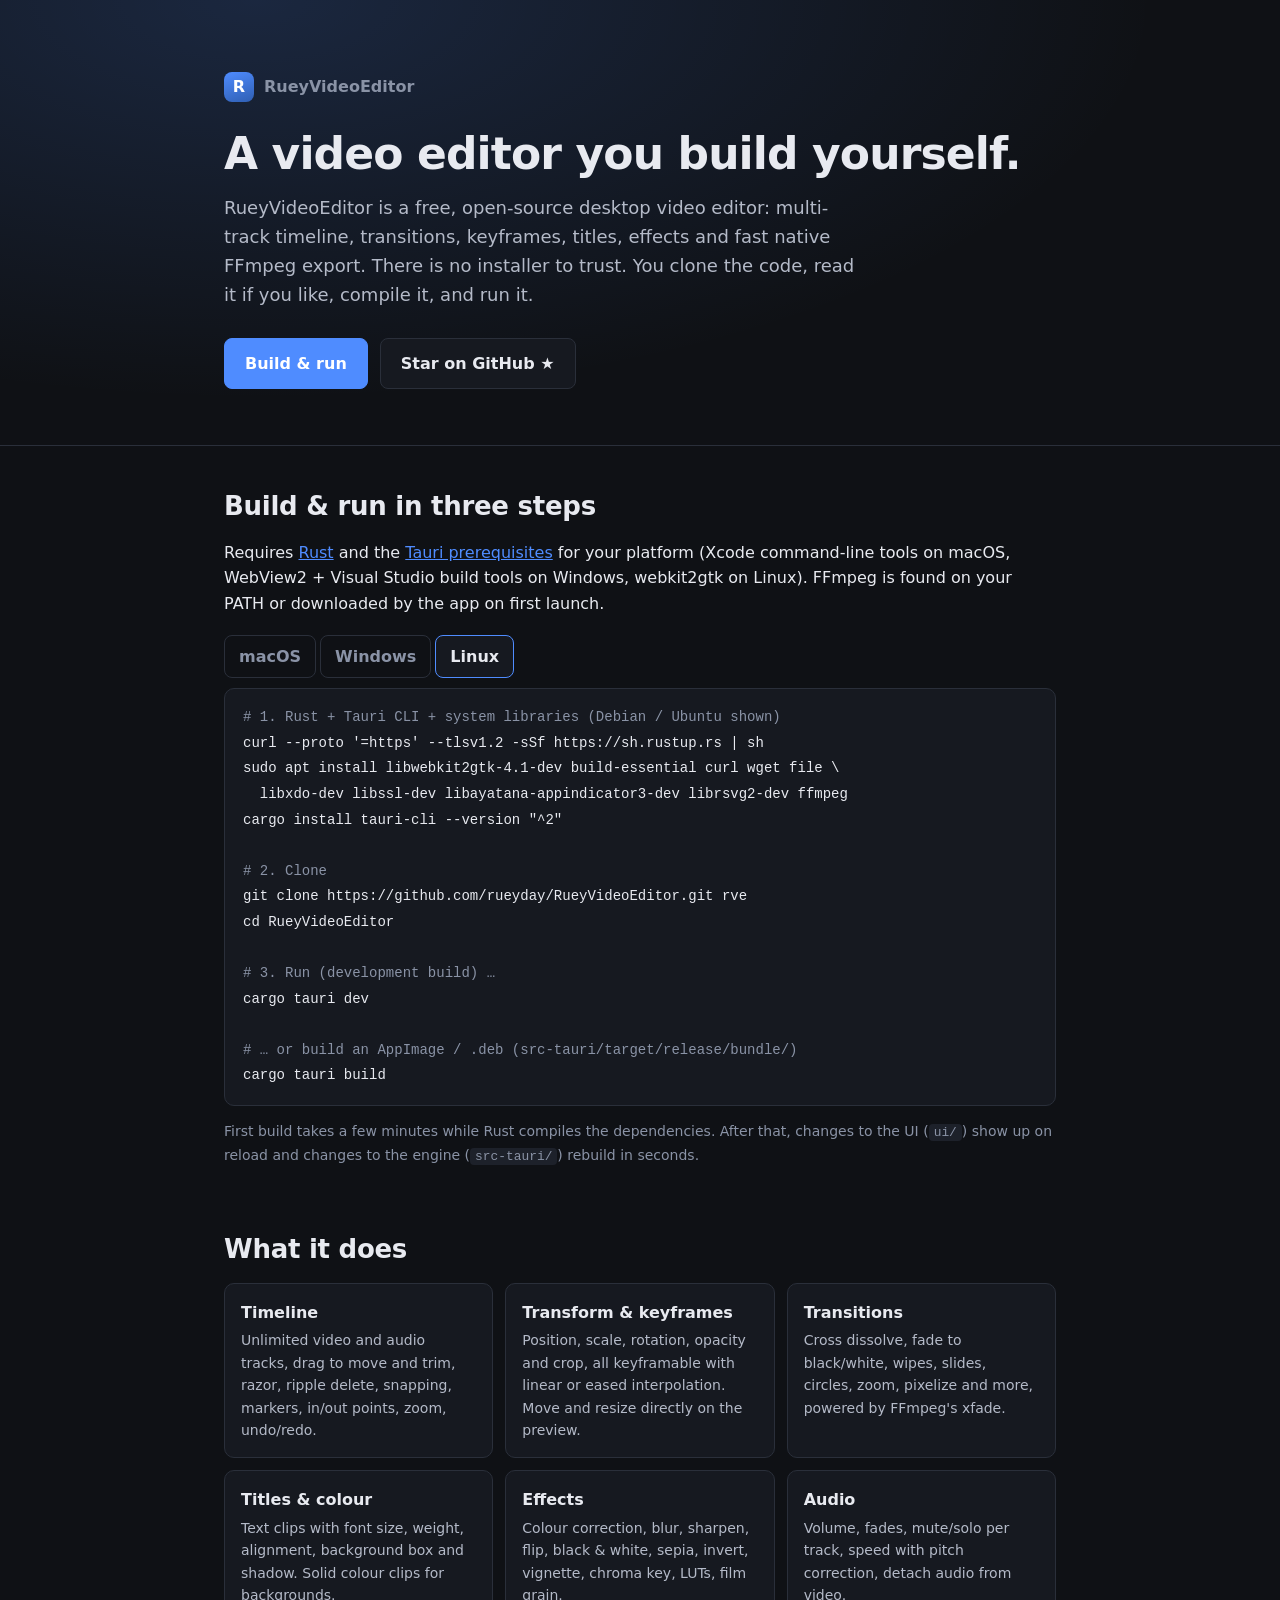
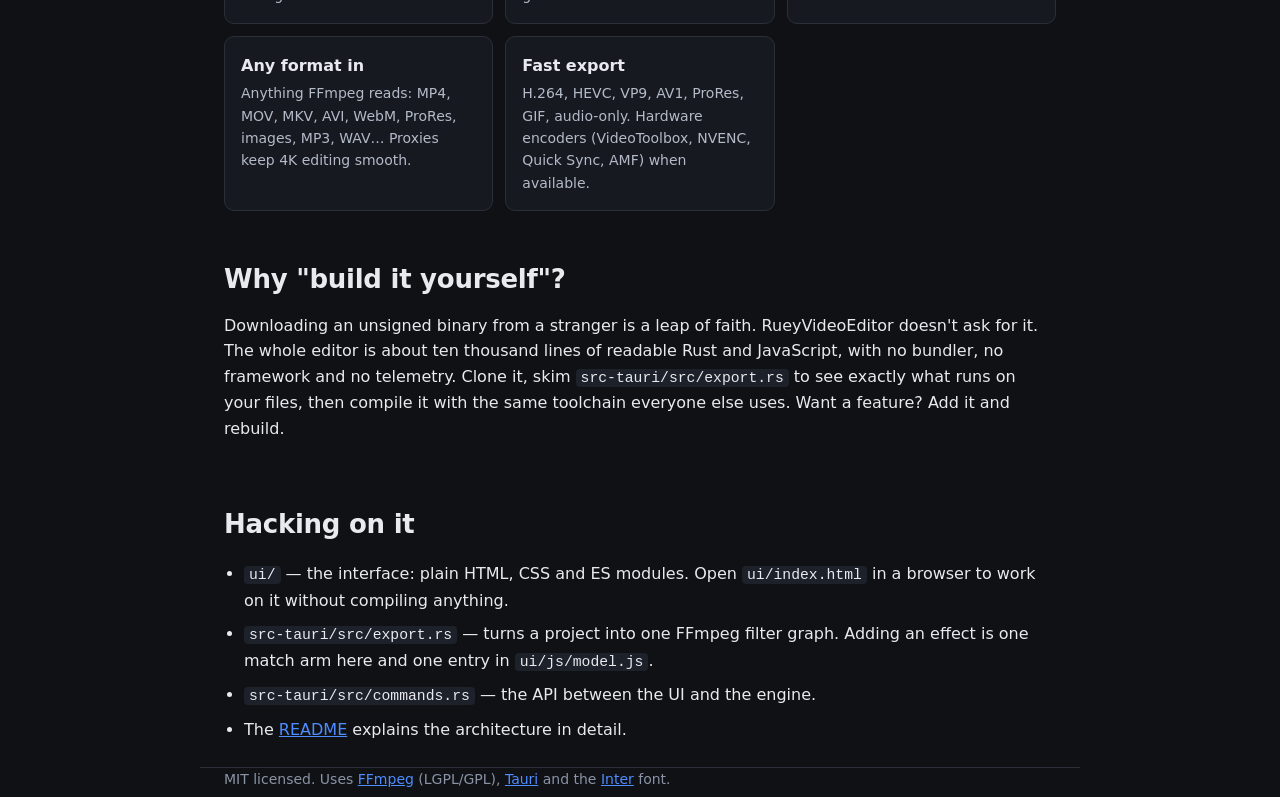
==== docs/index.html @ 54f9ba85 "Replace paper crawler with RueyVideoEditor, a desktop video editor Rust + native FFmpeg engine (Taur" ====
<!DOCTYPE html>
<html lang="en">
<head>
  <meta charset="utf-8">
  <meta name="viewport" content="width=device-width, initial-scale=1">
  <title>RueyVideoEditor — open-source desktop video editor</title>
  <meta name="description" content="RueyVideoEditor is a free, open-source desktop video editor. Clone it, build it, run it.">
  <link rel="stylesheet" href="style.css">
</head>
<body>
  <header class="hero">
    <div class="wrap">
      <div class="brand"><span class="mark">R</span> RueyVideoEditor</div>
      <h1>A video editor you build yourself.</h1>
      <p class="lede">RueyVideoEditor is a free, open-source desktop video editor: multi-track timeline, transitions, keyframes, titles, effects and fast native FFmpeg export. There is no installer to trust. You clone the code, read it if you like, compile it, and run it.</p>
      <div class="cta">
        <a class="btn primary" href="#build">Build &amp; run</a>
        <a class="btn" href="https://github.com/rueyday/RueyVideoEditor" id="repo-link">Star on GitHub ★</a>
      </div>
    </div>
  </header>

  <main class="wrap">
    <section id="build">
      <h2>Build &amp; run in three steps</h2>
      <p>Requires <a href="https://rustup.rs">Rust</a> and the <a href="https://tauri.app/start/prerequisites/">Tauri prerequisites</a> for your platform (Xcode command-line tools on macOS, WebView2 + Visual Studio build tools on Windows, webkit2gtk on Linux). FFmpeg is found on your PATH or downloaded by the app on first launch.</p>

      <div class="tabs" role="tablist">
        <button class="tab active" data-os="mac">macOS</button>
        <button class="tab" data-os="win">Windows</button>
        <button class="tab" data-os="linux">Linux</button>
      </div>

      <div class="os-pane" data-os="mac">
        <pre><code><span class="c"># 1. Rust + Tauri CLI</span>
curl --proto '=https' --tlsv1.2 -sSf https://sh.rustup.rs | sh
xcode-select --install
cargo install tauri-cli --version "^2"

<span class="c"># 2. Clone</span>
git clone https://github.com/rueyday/RueyVideoEditor.git rve
cd RueyVideoEditor

<span class="c"># 3. Run (development build) …</span>
cargo tauri dev

<span class="c"># … or build an app bundle (src-tauri/target/release/bundle/)</span>
cargo tauri build</code></pre>
      </div>
      <div class="os-pane" data-os="win" hidden>
        <pre><code><span class="c"># 1. Rust + Tauri CLI (PowerShell). Also install "Desktop development with C++"</span>
<span class="c">#    from the Visual Studio Build Tools, and the WebView2 runtime if missing.</span>
winget install Rustlang.Rustup
cargo install tauri-cli --version "^2"

<span class="c"># 2. Clone</span>
git clone https://github.com/rueyday/RueyVideoEditor.git rve
cd RueyVideoEditor

<span class="c"># 3. Run (development build) …</span>
cargo tauri dev

<span class="c"># … or build an installer (src-tauri\target\release\bundle\)</span>
cargo tauri build</code></pre>
      </div>
      <div class="os-pane" data-os="linux" hidden>
        <pre><code><span class="c"># 1. Rust + Tauri CLI + system libraries (Debian / Ubuntu shown)</span>
curl --proto '=https' --tlsv1.2 -sSf https://sh.rustup.rs | sh
sudo apt install libwebkit2gtk-4.1-dev build-essential curl wget file \
  libxdo-dev libssl-dev libayatana-appindicator3-dev librsvg2-dev ffmpeg
cargo install tauri-cli --version "^2"

<span class="c"># 2. Clone</span>
git clone https://github.com/rueyday/RueyVideoEditor.git rve
cd RueyVideoEditor

<span class="c"># 3. Run (development build) …</span>
cargo tauri dev

<span class="c"># … or build an AppImage / .deb (src-tauri/target/release/bundle/)</span>
cargo tauri build</code></pre>
      </div>
      <p class="note">First build takes a few minutes while Rust compiles the dependencies. After that, changes to the UI (<code>ui/</code>) show up on reload and changes to the engine (<code>src-tauri/</code>) rebuild in seconds.</p>
    </section>

    <section>
      <h2>What it does</h2>
      <div class="grid">
        <div class="card"><h3>Timeline</h3><p>Unlimited video and audio tracks, drag to move and trim, razor, ripple delete, snapping, markers, in/out points, zoom, undo/redo.</p></div>
        <div class="card"><h3>Transform &amp; keyframes</h3><p>Position, scale, rotation, opacity and crop, all keyframable with linear or eased interpolation. Move and resize directly on the preview.</p></div>
        <div class="card"><h3>Transitions</h3><p>Cross dissolve, fade to black/white, wipes, slides, circles, zoom, pixelize and more, powered by FFmpeg's xfade.</p></div>
        <div class="card"><h3>Titles &amp; colour</h3><p>Text clips with font size, weight, alignment, background box and shadow. Solid colour clips for backgrounds.</p></div>
        <div class="card"><h3>Effects</h3><p>Colour correction, blur, sharpen, flip, black &amp; white, sepia, invert, vignette, chroma key, LUTs, film grain.</p></div>
        <div class="card"><h3>Audio</h3><p>Volume, fades, mute/solo per track, speed with pitch correction, detach audio from video.</p></div>
        <div class="card"><h3>Any format in</h3><p>Anything FFmpeg reads: MP4, MOV, MKV, AVI, WebM, ProRes, images, MP3, WAV… Proxies keep 4K editing smooth.</p></div>
        <div class="card"><h3>Fast export</h3><p>H.264, HEVC, VP9, AV1, ProRes, GIF, audio-only. Hardware encoders (VideoToolbox, NVENC, Quick Sync, AMF) when available.</p></div>
      </div>
    </section>

    <section>
      <h2>Why "build it yourself"?</h2>
      <p>Downloading an unsigned binary from a stranger is a leap of faith. RueyVideoEditor doesn't ask for it. The whole editor is about ten thousand lines of readable Rust and JavaScript, with no bundler, no framework and no telemetry. Clone it, skim <code>src-tauri/src/export.rs</code> to see exactly what runs on your files, then compile it with the same toolchain everyone else uses. Want a feature? Add it and rebuild.</p>
    </section>

    <section>
      <h2>Hacking on it</h2>
      <ul class="plain">
        <li><code>ui/</code> — the interface: plain HTML, CSS and ES modules. Open <code>ui/index.html</code> in a browser to work on it without compiling anything.</li>
        <li><code>src-tauri/src/export.rs</code> — turns a project into one FFmpeg filter graph. Adding an effect is one match arm here and one entry in <code>ui/js/model.js</code>.</li>
        <li><code>src-tauri/src/commands.rs</code> — the API between the UI and the engine.</li>
        <li>The <a href="https://github.com/rueyday/RueyVideoEditor#readme">README</a> explains the architecture in detail.</li>
      </ul>
    </section>
  </main>

  <footer class="wrap">
    <p>MIT licensed. Uses <a href="https://ffmpeg.org">FFmpeg</a> (LGPL/GPL), <a href="https://tauri.app">Tauri</a> and the <a href="https://rsms.me/inter/">Inter</a> font.</p>
  </footer>

  <script>
    for (const tab of document.querySelectorAll('.tab')) {
      tab.addEventListener('click', () => {
        document.querySelectorAll('.tab').forEach(t => t.classList.toggle('active', t === tab));
        document.querySelectorAll('.os-pane').forEach(p => { p.hidden = p.dataset.os !== tab.dataset.os; });
      });
    }
    const ua = navigator.userAgent;
    const os = /Windows/.test(ua) ? 'win' : /Linux/.test(ua) && !/Android/.test(ua) ? 'linux' : 'mac';
    document.querySelector(`.tab[data-os="${os}"]`)?.click();
  </script>
</body>
</html>
---- docs/style.css ----
:root { --bg: #0f1115; --panel: #161920; --border: #2a2f3a; --text: #e8eaf0; --muted: #8a93a6; --accent: #4f8cff; }
* { box-sizing: border-box; }
body { margin: 0; background: var(--bg); color: var(--text); font: 16px/1.6 system-ui, -apple-system, "Segoe UI", Roboto, sans-serif; }
a { color: var(--accent); }
.wrap { max-width: 880px; margin: 0 auto; padding: 0 24px; }
.hero { padding: 72px 0 56px; background: radial-gradient(900px 400px at 20% 0%, rgba(79, 140, 255, 0.18), transparent); border-bottom: 1px solid var(--border); }
.brand { display: flex; align-items: center; gap: 10px; font-weight: 600; color: var(--muted); margin-bottom: 28px; }
.mark { width: 30px; height: 30px; border-radius: 8px; background: linear-gradient(160deg, #4f8cff, #2f5fb3); color: #fff; display: grid; place-items: center; font-weight: 700; }
h1 { font-size: 44px; line-height: 1.1; margin: 0 0 16px; letter-spacing: -0.02em; }
.lede { font-size: 18px; color: #b4bac8; max-width: 640px; }
.cta { display: flex; gap: 12px; margin-top: 28px; flex-wrap: wrap; }
.btn { display: inline-block; padding: 12px 20px; border-radius: 8px; border: 1px solid var(--border); background: var(--panel); color: var(--text); text-decoration: none; font-weight: 600; }
.btn.primary { background: var(--accent); border-color: var(--accent); color: #fff; }
.btn:hover { filter: brightness(1.1); }
section { padding: 40px 0 8px; }
h2 { font-size: 26px; margin: 0 0 12px; letter-spacing: -0.01em; }
h3 { font-size: 16px; margin: 0 0 4px; }
p { margin: 0 0 14px; }
.note { color: var(--muted); font-size: 14px; }
code { font-family: ui-monospace, SFMono-Regular, Menlo, Consolas, monospace; font-size: 0.92em; background: #1d212a; padding: 1px 5px; border-radius: 4px; }
pre { background: var(--panel); border: 1px solid var(--border); border-radius: 10px; padding: 16px 18px; overflow-x: auto; margin: 0 0 14px; }
pre code { background: none; padding: 0; font-size: 14px; line-height: 1.55; }
.c { color: var(--muted); }
.tabs { display: flex; gap: 4px; margin: 18px 0 10px; }
.tab { font: inherit; font-weight: 600; padding: 8px 14px; border-radius: 8px; border: 1px solid var(--border); background: transparent; color: var(--muted); cursor: pointer; }
.tab.active { background: var(--panel); color: var(--text); border-color: var(--accent); }
.grid { display: grid; grid-template-columns: repeat(auto-fill, minmax(240px, 1fr)); gap: 12px; }
.card { background: var(--panel); border: 1px solid var(--border); border-radius: 10px; padding: 16px; }
.card p { margin: 0; color: #b4bac8; font-size: 14px; }
ul.plain { padding-left: 20px; }
ul.plain li { margin-bottom: 8px; }
footer { padding: 32px 24px 48px; color: var(--muted); font-size: 14px; border-top: 1px solid var(--border); margin-top: 40px; }
@media (max-width: 600px) { h1 { font-size: 32px; } .hero { padding: 48px 0 36px; } }
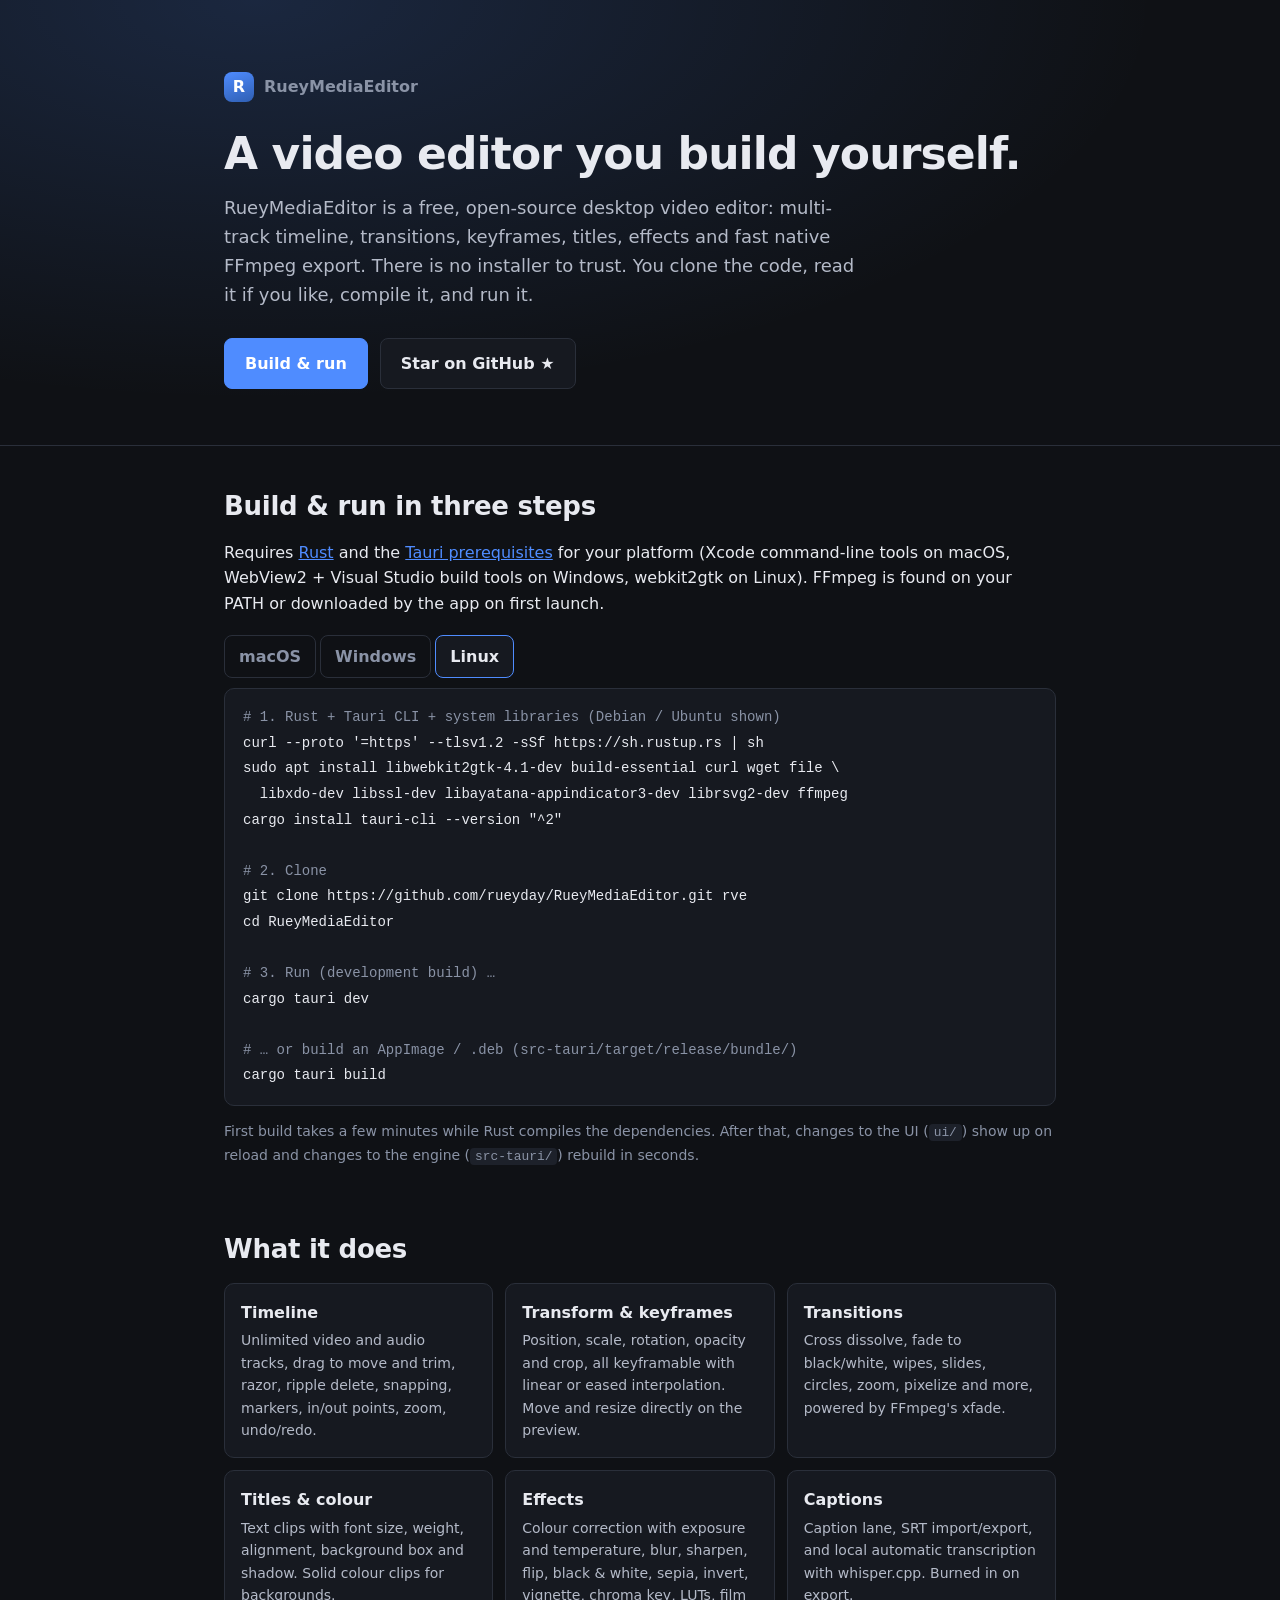
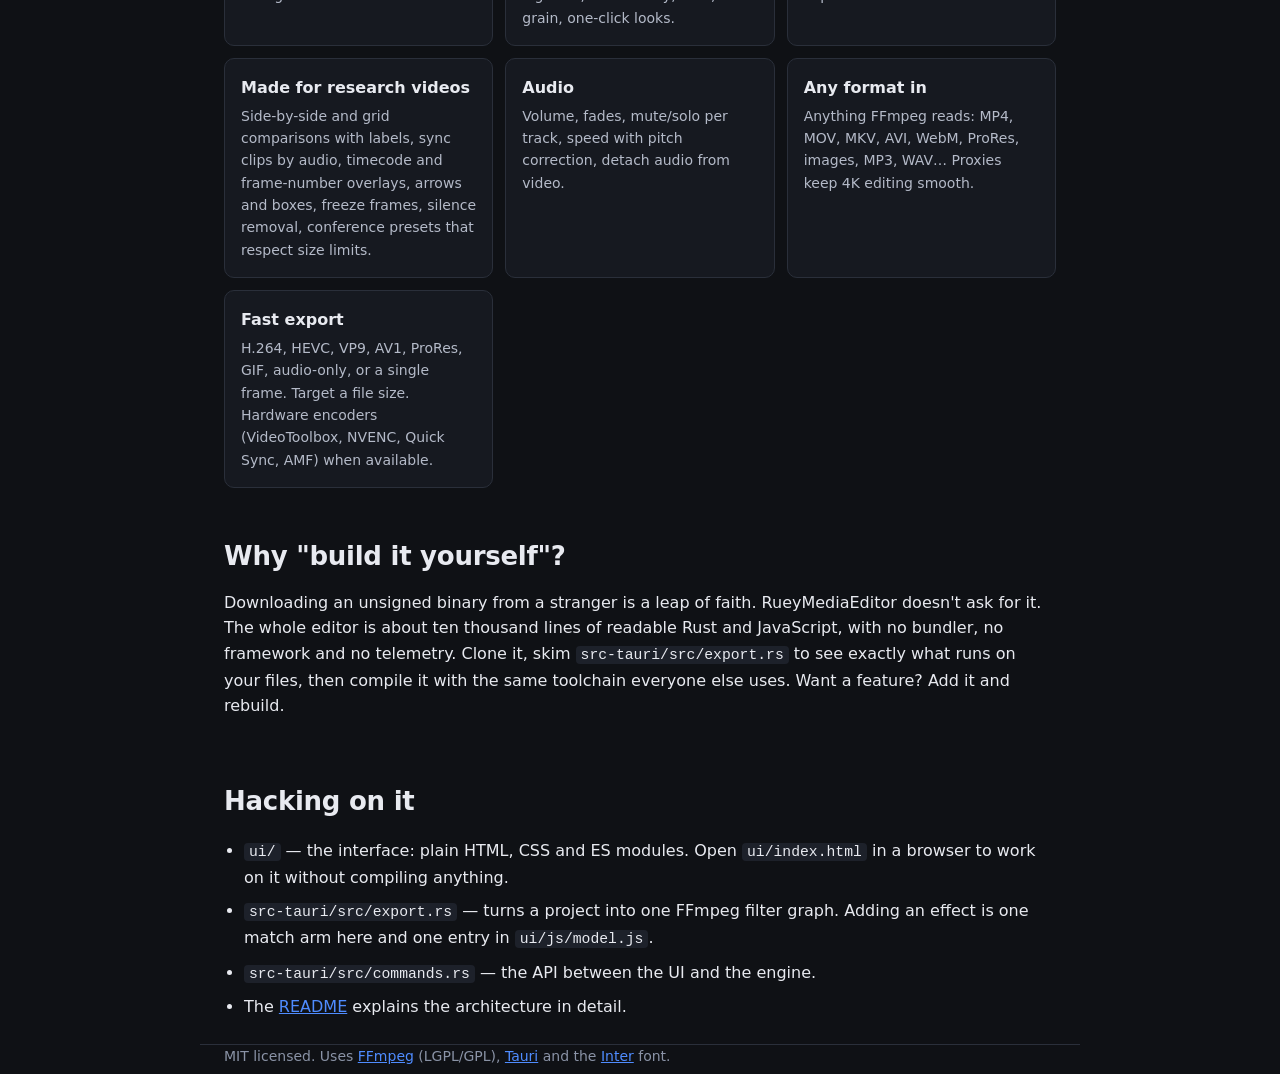
==== commit 800b9c2d: "Rename to RueyMediaEditor and add researcher features Captions (manual, SRT/VTT import, SRT export, " ====
--- a/docs/index.html
+++ b/docs/index.html
@@ -3,19 +3,19 @@
 <head>
   <meta charset="utf-8">
   <meta name="viewport" content="width=device-width, initial-scale=1">
-  <title>RueyVideoEditor — open-source desktop video editor</title>
-  <meta name="description" content="RueyVideoEditor is a free, open-source desktop video editor. Clone it, build it, run it.">
+  <title>RueyMediaEditor — open-source desktop video editor</title>
+  <meta name="description" content="RueyMediaEditor is a free, open-source desktop video editor. Clone it, build it, run it.">
   <link rel="stylesheet" href="style.css">
 </head>
 <body>
   <header class="hero">
     <div class="wrap">
-      <div class="brand"><span class="mark">R</span> RueyVideoEditor</div>
+      <div class="brand"><span class="mark">R</span> RueyMediaEditor</div>
       <h1>A video editor you build yourself.</h1>
-      <p class="lede">RueyVideoEditor is a free, open-source desktop video editor: multi-track timeline, transitions, keyframes, titles, effects and fast native FFmpeg export. There is no installer to trust. You clone the code, read it if you like, compile it, and run it.</p>
+      <p class="lede">RueyMediaEditor is a free, open-source desktop video editor: multi-track timeline, transitions, keyframes, titles, effects and fast native FFmpeg export. There is no installer to trust. You clone the code, read it if you like, compile it, and run it.</p>
       <div class="cta">
         <a class="btn primary" href="#build">Build &amp; run</a>
-        <a class="btn" href="https://github.com/rueyday/RueyVideoEditor" id="repo-link">Star on GitHub ★</a>
+        <a class="btn" href="https://github.com/rueyday/RueyMediaEditor" id="repo-link">Star on GitHub ★</a>
       </div>
     </div>
   </header>
@@ -38,8 +38,8 @@
 cargo install tauri-cli --version "^2"
 
 <span class="c"># 2. Clone</span>
-git clone https://github.com/rueyday/RueyVideoEditor.git rve
-cd RueyVideoEditor
+git clone https://github.com/rueyday/RueyMediaEditor.git rve
+cd RueyMediaEditor
 
 <span class="c"># 3. Run (development build) …</span>
 cargo tauri dev
@@ -54,8 +54,8 @@
 cargo install tauri-cli --version "^2"
 
 <span class="c"># 2. Clone</span>
-git clone https://github.com/rueyday/RueyVideoEditor.git rve
-cd RueyVideoEditor
+git clone https://github.com/rueyday/RueyMediaEditor.git rve
+cd RueyMediaEditor
 
 <span class="c"># 3. Run (development build) …</span>
 cargo tauri dev
@@ -71,8 +71,8 @@
 cargo install tauri-cli --version "^2"
 
 <span class="c"># 2. Clone</span>
-git clone https://github.com/rueyday/RueyVideoEditor.git rve
-cd RueyVideoEditor
+git clone https://github.com/rueyday/RueyMediaEditor.git rve
+cd RueyMediaEditor
 
 <span class="c"># 3. Run (development build) …</span>
 cargo tauri dev
@@ -90,16 +90,18 @@
         <div class="card"><h3>Transform &amp; keyframes</h3><p>Position, scale, rotation, opacity and crop, all keyframable with linear or eased interpolation. Move and resize directly on the preview.</p></div>
         <div class="card"><h3>Transitions</h3><p>Cross dissolve, fade to black/white, wipes, slides, circles, zoom, pixelize and more, powered by FFmpeg's xfade.</p></div>
         <div class="card"><h3>Titles &amp; colour</h3><p>Text clips with font size, weight, alignment, background box and shadow. Solid colour clips for backgrounds.</p></div>
-        <div class="card"><h3>Effects</h3><p>Colour correction, blur, sharpen, flip, black &amp; white, sepia, invert, vignette, chroma key, LUTs, film grain.</p></div>
+        <div class="card"><h3>Effects</h3><p>Colour correction with exposure and temperature, blur, sharpen, flip, black &amp; white, sepia, invert, vignette, chroma key, LUTs, film grain, one-click looks.</p></div>
+        <div class="card"><h3>Captions</h3><p>Caption lane, SRT import/export, and local automatic transcription with whisper.cpp. Burned in on export.</p></div>
+        <div class="card"><h3>Made for research videos</h3><p>Side-by-side and grid comparisons with labels, sync clips by audio, timecode and frame-number overlays, arrows and boxes, freeze frames, silence removal, conference presets that respect size limits.</p></div>
         <div class="card"><h3>Audio</h3><p>Volume, fades, mute/solo per track, speed with pitch correction, detach audio from video.</p></div>
         <div class="card"><h3>Any format in</h3><p>Anything FFmpeg reads: MP4, MOV, MKV, AVI, WebM, ProRes, images, MP3, WAV… Proxies keep 4K editing smooth.</p></div>
-        <div class="card"><h3>Fast export</h3><p>H.264, HEVC, VP9, AV1, ProRes, GIF, audio-only. Hardware encoders (VideoToolbox, NVENC, Quick Sync, AMF) when available.</p></div>
+        <div class="card"><h3>Fast export</h3><p>H.264, HEVC, VP9, AV1, ProRes, GIF, audio-only, or a single frame. Target a file size. Hardware encoders (VideoToolbox, NVENC, Quick Sync, AMF) when available.</p></div>
       </div>
     </section>
 
     <section>
       <h2>Why "build it yourself"?</h2>
-      <p>Downloading an unsigned binary from a stranger is a leap of faith. RueyVideoEditor doesn't ask for it. The whole editor is about ten thousand lines of readable Rust and JavaScript, with no bundler, no framework and no telemetry. Clone it, skim <code>src-tauri/src/export.rs</code> to see exactly what runs on your files, then compile it with the same toolchain everyone else uses. Want a feature? Add it and rebuild.</p>
+      <p>Downloading an unsigned binary from a stranger is a leap of faith. RueyMediaEditor doesn't ask for it. The whole editor is about ten thousand lines of readable Rust and JavaScript, with no bundler, no framework and no telemetry. Clone it, skim <code>src-tauri/src/export.rs</code> to see exactly what runs on your files, then compile it with the same toolchain everyone else uses. Want a feature? Add it and rebuild.</p>
     </section>
 
     <section>
@@ -108,7 +110,7 @@
         <li><code>ui/</code> — the interface: plain HTML, CSS and ES modules. Open <code>ui/index.html</code> in a browser to work on it without compiling anything.</li>
         <li><code>src-tauri/src/export.rs</code> — turns a project into one FFmpeg filter graph. Adding an effect is one match arm here and one entry in <code>ui/js/model.js</code>.</li>
         <li><code>src-tauri/src/commands.rs</code> — the API between the UI and the engine.</li>
-        <li>The <a href="https://github.com/rueyday/RueyVideoEditor#readme">README</a> explains the architecture in detail.</li>
+        <li>The <a href="https://github.com/rueyday/RueyMediaEditor#readme">README</a> explains the architecture in detail.</li>
       </ul>
     </section>
   </main>
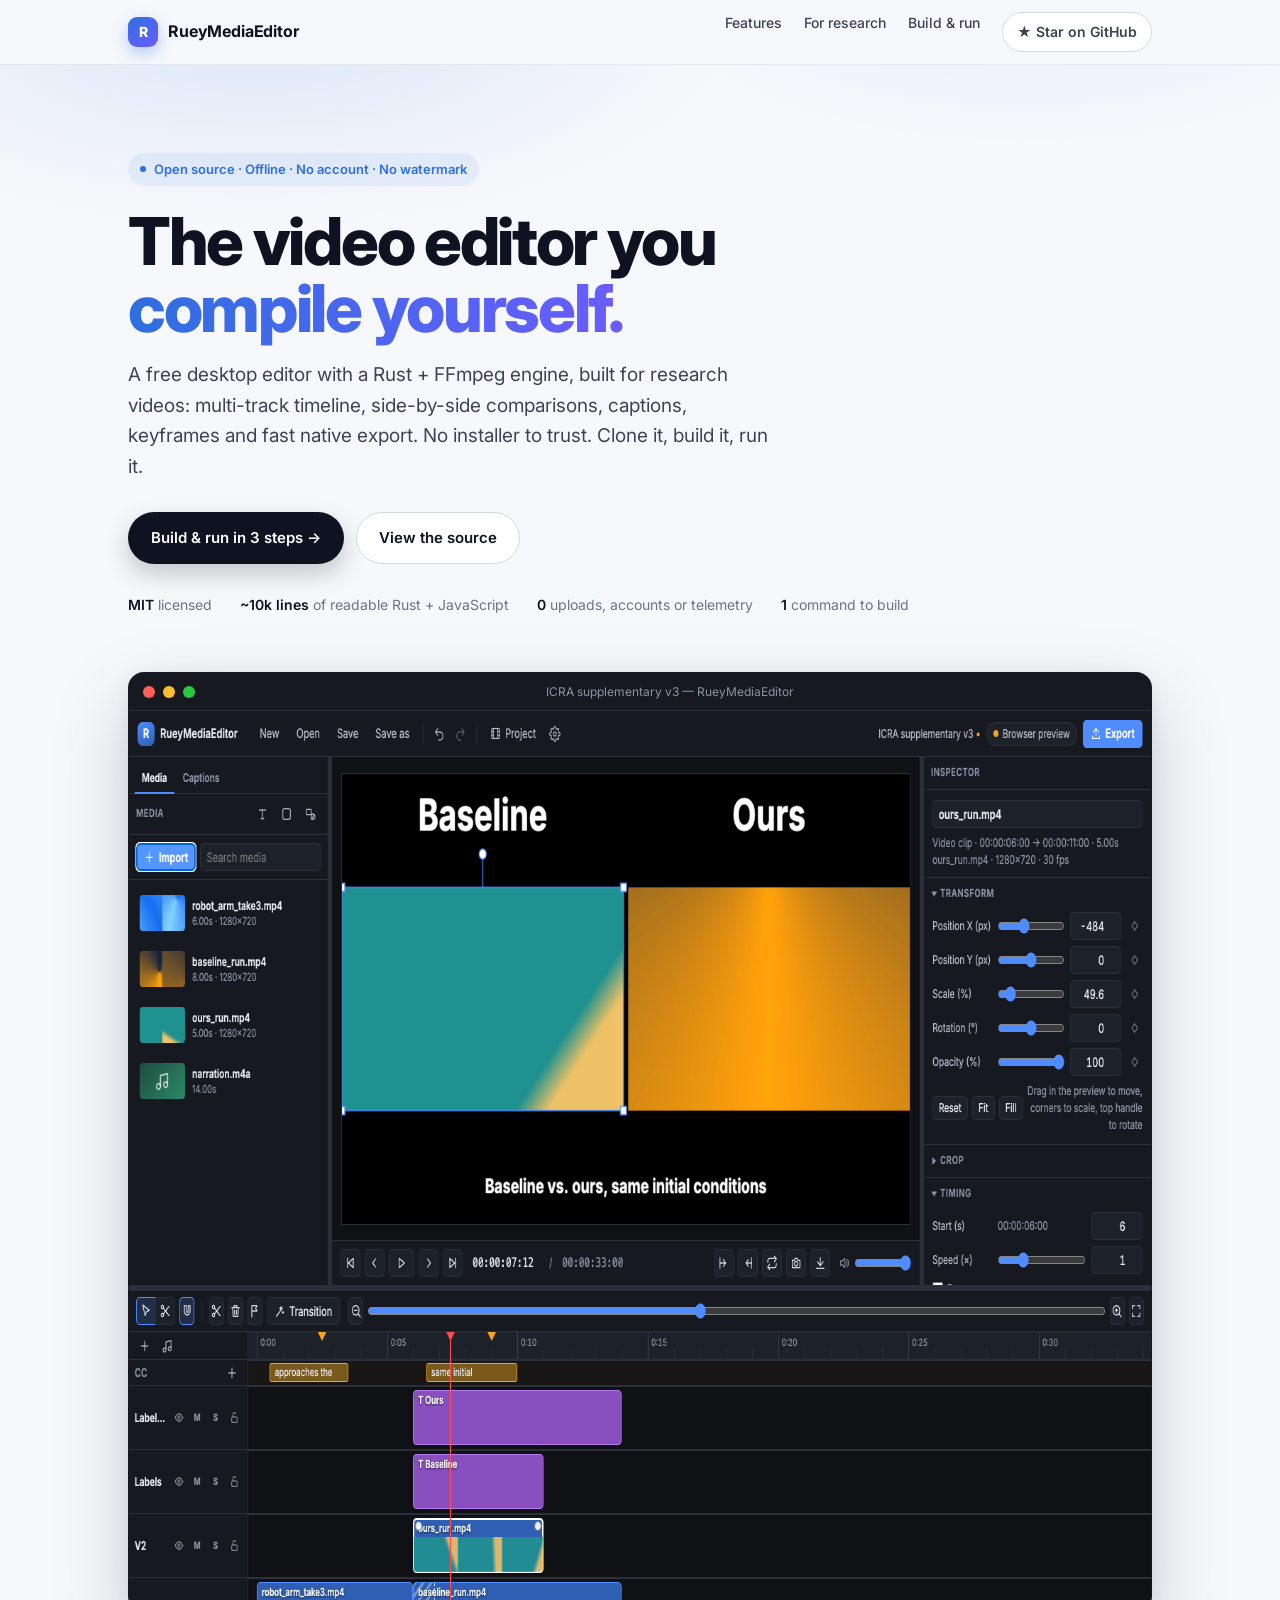
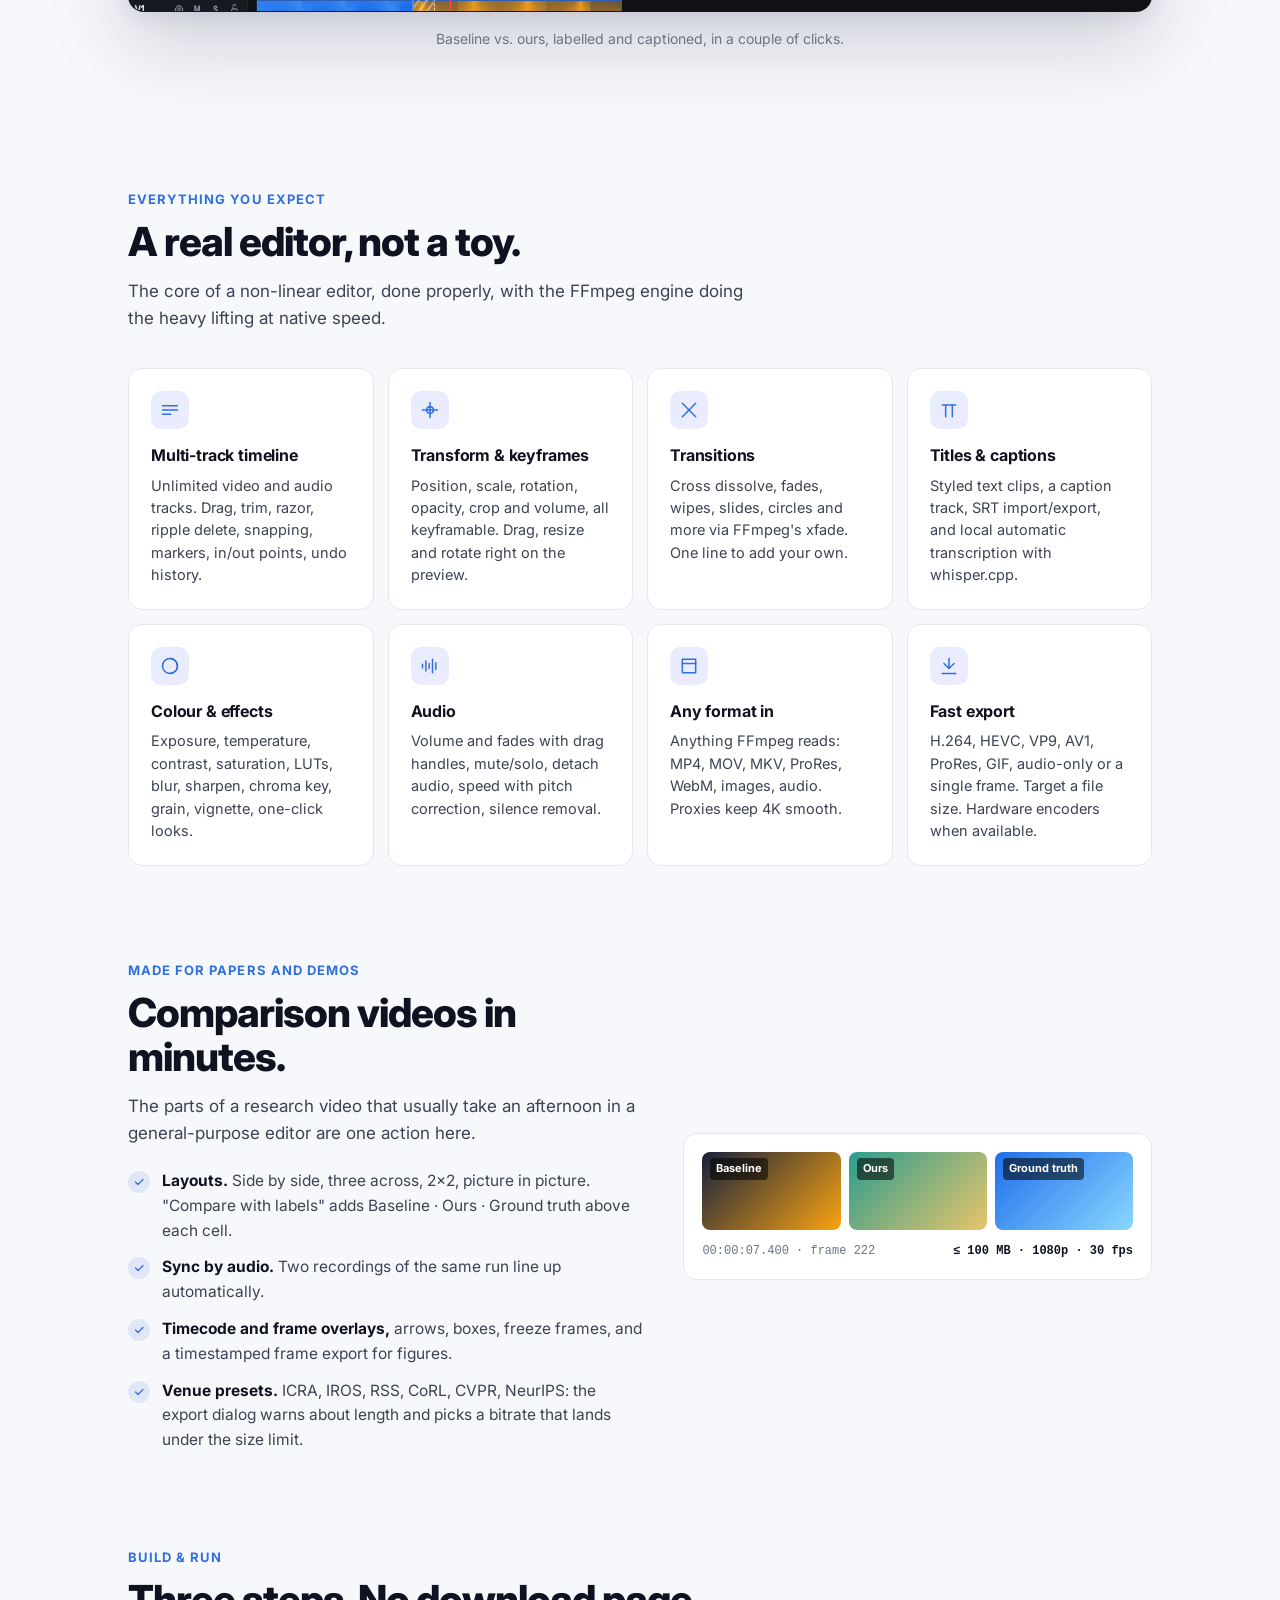
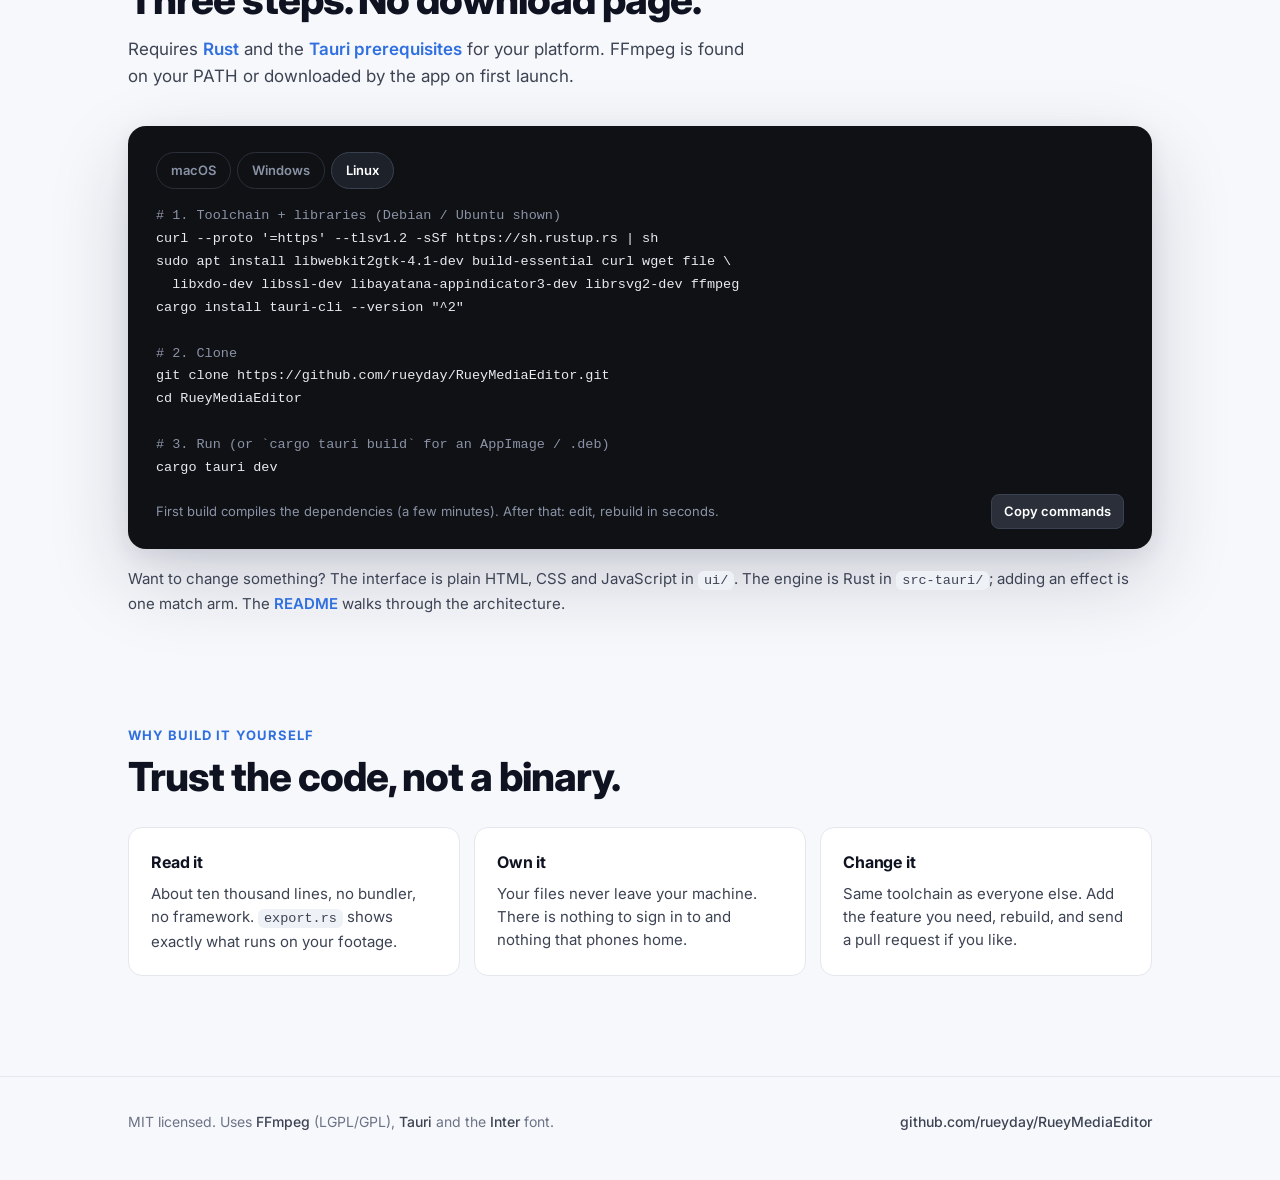
==== commit ddd144b6: "Fix layout overflow, add panel splitters, redesign website The 1fr grid tracks could not shrink belo" ====
--- a/docs/index.html
+++ b/docs/index.html
@@ -3,132 +3,182 @@
 <head>
   <meta charset="utf-8">
   <meta name="viewport" content="width=device-width, initial-scale=1">
-  <title>RueyMediaEditor — open-source desktop video editor</title>
-  <meta name="description" content="RueyMediaEditor is a free, open-source desktop video editor. Clone it, build it, run it.">
+  <title>RueyMediaEditor — open-source video editor for research videos</title>
+  <meta name="description" content="RueyMediaEditor is a free, open-source desktop video editor with a Rust + FFmpeg engine. Side-by-side comparisons, captions, keyframes, fast native export. Clone it, build it, run it.">
+  <meta property="og:title" content="RueyMediaEditor">
+  <meta property="og:description" content="Free, open-source desktop video editor built for research videos. Clone it, build it, run it.">
+  <meta property="og:image" content="screenshot.png">
+  <link rel="preconnect" href="https://fonts.googleapis.com">
+  <link rel="preconnect" href="https://fonts.gstatic.com" crossorigin>
+  <link href="https://fonts.googleapis.com/css2?family=Inter:wght@400;500;600;700;800&display=swap" rel="stylesheet">
   <link rel="stylesheet" href="style.css">
+  <link rel="icon" href="data:image/svg+xml,%3Csvg xmlns='http://www.w3.org/2000/svg' viewBox='0 0 32 32'%3E%3Crect width='32' height='32' rx='9' fill='%232f6fe0'/%3E%3Ctext x='16' y='22' font-family='Inter,system-ui,sans-serif' font-weight='800' font-size='18' fill='white' text-anchor='middle'%3ER%3C/text%3E%3C/svg%3E">
 </head>
 <body>
-  <header class="hero">
+  <header class="nav">
     <div class="wrap">
-      <div class="brand"><span class="mark">R</span> RueyMediaEditor</div>
-      <h1>A video editor you build yourself.</h1>
-      <p class="lede">RueyMediaEditor is a free, open-source desktop video editor: multi-track timeline, transitions, keyframes, titles, effects and fast native FFmpeg export. There is no installer to trust. You clone the code, read it if you like, compile it, and run it.</p>
-      <div class="cta">
-        <a class="btn primary" href="#build">Build &amp; run</a>
-        <a class="btn" href="https://github.com/rueyday/RueyMediaEditor" id="repo-link">Star on GitHub ★</a>
-      </div>
+      <a class="brand" href="#"><span class="mark">R</span> RueyMediaEditor</a>
+      <nav class="nav-links">
+        <a href="#features">Features</a>
+        <a href="#research">For research</a>
+        <a href="#build">Build &amp; run</a>
+        <a class="star" href="https://github.com/rueyday/RueyMediaEditor">★ Star on GitHub</a>
+      </nav>
     </div>
   </header>
 
-  <main class="wrap">
-    <section id="build">
-      <h2>Build &amp; run in three steps</h2>
-      <p>Requires <a href="https://rustup.rs">Rust</a> and the <a href="https://tauri.app/start/prerequisites/">Tauri prerequisites</a> for your platform (Xcode command-line tools on macOS, WebView2 + Visual Studio build tools on Windows, webkit2gtk on Linux). FFmpeg is found on your PATH or downloaded by the app on first launch.</p>
-
-      <div class="tabs" role="tablist">
-        <button class="tab active" data-os="mac">macOS</button>
-        <button class="tab" data-os="win">Windows</button>
-        <button class="tab" data-os="linux">Linux</button>
+  <section class="hero">
+    <div class="wrap">
+      <span class="eyebrow"><span class="dot"></span> Open source · Offline · No account · No watermark</span>
+      <h1>The video editor you <span>compile yourself.</span></h1>
+      <p class="lede">A free desktop editor with a Rust + FFmpeg engine, built for research videos: multi-track timeline, side-by-side comparisons, captions, keyframes and fast native export. No installer to trust. Clone it, build it, run it.</p>
+      <div class="cta">
+        <a class="btn dark" href="#build">Build &amp; run in 3 steps →</a>
+        <a class="btn light" href="https://github.com/rueyday/RueyMediaEditor">View the source</a>
+      </div>
+      <div class="facts">
+        <span><b>MIT</b> licensed</span>
+        <span><b>~10k lines</b> of readable Rust + JavaScript</span>
+        <span><b>0</b> uploads, accounts or telemetry</span>
+        <span><b>1</b> command to build</span>
       </div>
 
-      <div class="os-pane" data-os="mac">
-        <pre><code><span class="c"># 1. Rust + Tauri CLI</span>
+      <div class="shot">
+        <div class="window">
+          <div class="bar"><i></i><i></i><i></i><span>ICRA supplementary v3 — RueyMediaEditor</span></div>
+          <img src="screenshot.png" alt="RueyMediaEditor with a side-by-side comparison of two experiment videos, labels, captions and a multi-track timeline" width="1440" height="900">
+        </div>
+        <p class="caption">Baseline vs. ours, labelled and captioned, in a couple of clicks.</p>
+      </div>
+    </div>
+  </section>
+
+  <section id="features">
+    <div class="wrap">
+      <div class="kicker">Everything you expect</div>
+      <h2>A real editor, not a toy.</h2>
+      <p class="sub">The core of a non-linear editor, done properly, with the FFmpeg engine doing the heavy lifting at native speed.</p>
+      <div class="grid">
+        <div class="card"><div class="ico"><svg viewBox="0 0 24 24"><path d="M3 7h18M3 12h18M3 17h10"/></svg></div><h3>Multi-track timeline</h3><p>Unlimited video and audio tracks. Drag, trim, razor, ripple delete, snapping, markers, in/out points, undo history.</p></div>
+        <div class="card"><div class="ico"><svg viewBox="0 0 24 24"><path d="M12 3v18M3 12h18"/><circle cx="12" cy="12" r="4"/></svg></div><h3>Transform &amp; keyframes</h3><p>Position, scale, rotation, opacity, crop and volume, all keyframable. Drag, resize and rotate right on the preview.</p></div>
+        <div class="card"><div class="ico"><svg viewBox="0 0 24 24"><path d="M4 20L20 4M4 4l16 16"/></svg></div><h3>Transitions</h3><p>Cross dissolve, fades, wipes, slides, circles and more via FFmpeg's xfade. One line to add your own.</p></div>
+        <div class="card"><div class="ico"><svg viewBox="0 0 24 24"><path d="M4 6h16M8 6v14M16 6v14"/></svg></div><h3>Titles &amp; captions</h3><p>Styled text clips, a caption track, SRT import/export, and local automatic transcription with whisper.cpp.</p></div>
+        <div class="card"><div class="ico"><svg viewBox="0 0 24 24"><circle cx="12" cy="12" r="9"/><path d="M12 3a9 9 0 0 1 0 18"/></svg></div><h3>Colour &amp; effects</h3><p>Exposure, temperature, contrast, saturation, LUTs, blur, sharpen, chroma key, grain, vignette, one-click looks.</p></div>
+        <div class="card"><div class="ico"><svg viewBox="0 0 24 24"><path d="M3 10v4M7 6v12M11 9v6M15 4v16M19 8v8"/></svg></div><h3>Audio</h3><p>Volume and fades with drag handles, mute/solo, detach audio, speed with pitch correction, silence removal.</p></div>
+        <div class="card"><div class="ico"><svg viewBox="0 0 24 24"><path d="M4 4h16v16H4z"/><path d="M4 9h16"/></svg></div><h3>Any format in</h3><p>Anything FFmpeg reads: MP4, MOV, MKV, ProRes, WebM, images, audio. Proxies keep 4K smooth.</p></div>
+        <div class="card"><div class="ico"><svg viewBox="0 0 24 24"><path d="M12 3v12M6 9l6 6 6-6"/><path d="M4 21h16"/></svg></div><h3>Fast export</h3><p>H.264, HEVC, VP9, AV1, ProRes, GIF, audio-only or a single frame. Target a file size. Hardware encoders when available.</p></div>
+      </div>
+    </div>
+  </section>
+
+  <section id="research">
+    <div class="wrap split">
+      <div>
+        <div class="kicker">Made for papers and demos</div>
+        <h2>Comparison videos in minutes.</h2>
+        <p class="sub" style="margin-bottom:22px">The parts of a research video that usually take an afternoon in a general-purpose editor are one action here.</p>
+        <ul>
+          <li><span class="check"><svg viewBox="0 0 24 24"><path d="M5 12l5 5L20 7"/></svg></span><span><b>Layouts.</b> Side by side, three across, 2×2, picture in picture. "Compare with labels" adds Baseline · Ours · Ground truth above each cell.</span></li>
+          <li><span class="check"><svg viewBox="0 0 24 24"><path d="M5 12l5 5L20 7"/></svg></span><span><b>Sync by audio.</b> Two recordings of the same run line up automatically.</span></li>
+          <li><span class="check"><svg viewBox="0 0 24 24"><path d="M5 12l5 5L20 7"/></svg></span><span><b>Timecode and frame overlays,</b> arrows, boxes, freeze frames, and a timestamped frame export for figures.</span></li>
+          <li><span class="check"><svg viewBox="0 0 24 24"><path d="M5 12l5 5L20 7"/></svg></span><span><b>Venue presets.</b> ICRA, IROS, RSS, CoRL, CVPR, NeurIPS: the export dialog warns about length and picks a bitrate that lands under the size limit.</span></li>
+        </ul>
+      </div>
+      <div class="mini" aria-hidden="true">
+        <div class="row">
+          <div class="tile a"><span>Baseline</span></div>
+          <div class="tile b"><span>Ours</span></div>
+          <div class="tile c"><span>Ground truth</span></div>
+        </div>
+        <div class="tc"><span>00:00:07.400 · frame 222</span><b>≤ 100 MB · 1080p · 30 fps</b></div>
+      </div>
+    </div>
+  </section>
+
+  <section id="build">
+    <div class="wrap">
+      <div class="kicker">Build &amp; run</div>
+      <h2>Three steps. No download page.</h2>
+      <p class="sub">Requires <a href="https://rustup.rs" style="color:var(--accent);font-weight:600">Rust</a> and the <a href="https://tauri.app/start/prerequisites/" style="color:var(--accent);font-weight:600">Tauri prerequisites</a> for your platform. FFmpeg is found on your PATH or downloaded by the app on first launch.</p>
+      <div class="build-box">
+        <div class="tabs" role="tablist">
+          <button class="tab active" data-os="mac">macOS</button>
+          <button class="tab" data-os="win">Windows</button>
+          <button class="tab" data-os="linux">Linux</button>
+        </div>
+        <pre data-os="mac"><code><span class="c"># 1. Toolchain</span>
 curl --proto '=https' --tlsv1.2 -sSf https://sh.rustup.rs | sh
 xcode-select --install
 cargo install tauri-cli --version "^2"
 
 <span class="c"># 2. Clone</span>
-git clone https://github.com/rueyday/RueyMediaEditor.git rve
+git clone https://github.com/rueyday/RueyMediaEditor.git
 cd RueyMediaEditor
 
-<span class="c"># 3. Run (development build) …</span>
-cargo tauri dev
-
-<span class="c"># … or build an app bundle (src-tauri/target/release/bundle/)</span>
-cargo tauri build</code></pre>
-      </div>
-      <div class="os-pane" data-os="win" hidden>
-        <pre><code><span class="c"># 1. Rust + Tauri CLI (PowerShell). Also install "Desktop development with C++"</span>
-<span class="c">#    from the Visual Studio Build Tools, and the WebView2 runtime if missing.</span>
+<span class="c"># 3. Run (or `cargo tauri build` for an .app in src-tauri/target/release/bundle/)</span>
+cargo tauri dev</code></pre>
+        <pre data-os="win" hidden><code><span class="c"># 1. Toolchain (PowerShell). Also install "Desktop development with C++"</span>
+<span class="c">#    from Visual Studio Build Tools, and the WebView2 runtime if missing.</span>
 winget install Rustlang.Rustup
 cargo install tauri-cli --version "^2"
 
 <span class="c"># 2. Clone</span>
-git clone https://github.com/rueyday/RueyMediaEditor.git rve
+git clone https://github.com/rueyday/RueyMediaEditor.git
 cd RueyMediaEditor
 
-<span class="c"># 3. Run (development build) …</span>
-cargo tauri dev
-
-<span class="c"># … or build an installer (src-tauri\target\release\bundle\)</span>
-cargo tauri build</code></pre>
-      </div>
-      <div class="os-pane" data-os="linux" hidden>
-        <pre><code><span class="c"># 1. Rust + Tauri CLI + system libraries (Debian / Ubuntu shown)</span>
+<span class="c"># 3. Run (or `cargo tauri build` for an installer in src-tauri\target\release\bundle\)</span>
+cargo tauri dev</code></pre>
+        <pre data-os="linux" hidden><code><span class="c"># 1. Toolchain + libraries (Debian / Ubuntu shown)</span>
 curl --proto '=https' --tlsv1.2 -sSf https://sh.rustup.rs | sh
 sudo apt install libwebkit2gtk-4.1-dev build-essential curl wget file \
   libxdo-dev libssl-dev libayatana-appindicator3-dev librsvg2-dev ffmpeg
 cargo install tauri-cli --version "^2"
 
 <span class="c"># 2. Clone</span>
-git clone https://github.com/rueyday/RueyMediaEditor.git rve
+git clone https://github.com/rueyday/RueyMediaEditor.git
 cd RueyMediaEditor
 
-<span class="c"># 3. Run (development build) …</span>
-cargo tauri dev
+<span class="c"># 3. Run (or `cargo tauri build` for an AppImage / .deb)</span>
+cargo tauri dev</code></pre>
+        <div class="copy"><span>First build compiles the dependencies (a few minutes). After that: edit, rebuild in seconds.</span><button id="copy-btn">Copy commands</button></div>
+      </div>
+      <p class="reqs">Want to change something? The interface is plain HTML, CSS and JavaScript in <code class="inl">ui/</code>. The engine is Rust in <code class="inl">src-tauri/</code>; adding an effect is one match arm. The <a href="https://github.com/rueyday/RueyMediaEditor#readme">README</a> walks through the architecture.</p>
+    </div>
+  </section>
 
-<span class="c"># … or build an AppImage / .deb (src-tauri/target/release/bundle/)</span>
-cargo tauri build</code></pre>
+  <section>
+    <div class="wrap">
+      <div class="kicker">Why build it yourself</div>
+      <h2>Trust the code, not a binary.</h2>
+      <div class="why" style="margin-top:28px">
+        <div class="card"><h3>Read it</h3><p>About ten thousand lines, no bundler, no framework. <code class="inl">export.rs</code> shows exactly what runs on your footage.</p></div>
+        <div class="card"><h3>Own it</h3><p>Your files never leave your machine. There is nothing to sign in to and nothing that phones home.</p></div>
+        <div class="card"><h3>Change it</h3><p>Same toolchain as everyone else. Add the feature you need, rebuild, and send a pull request if you like.</p></div>
       </div>
-      <p class="note">First build takes a few minutes while Rust compiles the dependencies. After that, changes to the UI (<code>ui/</code>) show up on reload and changes to the engine (<code>src-tauri/</code>) rebuild in seconds.</p>
-    </section>
+    </div>
+  </section>
 
-    <section>
-      <h2>What it does</h2>
-      <div class="grid">
-        <div class="card"><h3>Timeline</h3><p>Unlimited video and audio tracks, drag to move and trim, razor, ripple delete, snapping, markers, in/out points, zoom, undo/redo.</p></div>
-        <div class="card"><h3>Transform &amp; keyframes</h3><p>Position, scale, rotation, opacity and crop, all keyframable with linear or eased interpolation. Move and resize directly on the preview.</p></div>
-        <div class="card"><h3>Transitions</h3><p>Cross dissolve, fade to black/white, wipes, slides, circles, zoom, pixelize and more, powered by FFmpeg's xfade.</p></div>
-        <div class="card"><h3>Titles &amp; colour</h3><p>Text clips with font size, weight, alignment, background box and shadow. Solid colour clips for backgrounds.</p></div>
-        <div class="card"><h3>Effects</h3><p>Colour correction with exposure and temperature, blur, sharpen, flip, black &amp; white, sepia, invert, vignette, chroma key, LUTs, film grain, one-click looks.</p></div>
-        <div class="card"><h3>Captions</h3><p>Caption lane, SRT import/export, and local automatic transcription with whisper.cpp. Burned in on export.</p></div>
-        <div class="card"><h3>Made for research videos</h3><p>Side-by-side and grid comparisons with labels, sync clips by audio, timecode and frame-number overlays, arrows and boxes, freeze frames, silence removal, conference presets that respect size limits.</p></div>
-        <div class="card"><h3>Audio</h3><p>Volume, fades, mute/solo per track, speed with pitch correction, detach audio from video.</p></div>
-        <div class="card"><h3>Any format in</h3><p>Anything FFmpeg reads: MP4, MOV, MKV, AVI, WebM, ProRes, images, MP3, WAV… Proxies keep 4K editing smooth.</p></div>
-        <div class="card"><h3>Fast export</h3><p>H.264, HEVC, VP9, AV1, ProRes, GIF, audio-only, or a single frame. Target a file size. Hardware encoders (VideoToolbox, NVENC, Quick Sync, AMF) when available.</p></div>
-      </div>
-    </section>
-
-    <section>
-      <h2>Why "build it yourself"?</h2>
-      <p>Downloading an unsigned binary from a stranger is a leap of faith. RueyMediaEditor doesn't ask for it. The whole editor is about ten thousand lines of readable Rust and JavaScript, with no bundler, no framework and no telemetry. Clone it, skim <code>src-tauri/src/export.rs</code> to see exactly what runs on your files, then compile it with the same toolchain everyone else uses. Want a feature? Add it and rebuild.</p>
-    </section>
-
-    <section>
-      <h2>Hacking on it</h2>
-      <ul class="plain">
-        <li><code>ui/</code> — the interface: plain HTML, CSS and ES modules. Open <code>ui/index.html</code> in a browser to work on it without compiling anything.</li>
-        <li><code>src-tauri/src/export.rs</code> — turns a project into one FFmpeg filter graph. Adding an effect is one match arm here and one entry in <code>ui/js/model.js</code>.</li>
-        <li><code>src-tauri/src/commands.rs</code> — the API between the UI and the engine.</li>
-        <li>The <a href="https://github.com/rueyday/RueyMediaEditor#readme">README</a> explains the architecture in detail.</li>
-      </ul>
-    </section>
-  </main>
-
-  <footer class="wrap">
-    <p>MIT licensed. Uses <a href="https://ffmpeg.org">FFmpeg</a> (LGPL/GPL), <a href="https://tauri.app">Tauri</a> and the <a href="https://rsms.me/inter/">Inter</a> font.</p>
+  <footer>
+    <div class="wrap">
+      <span>MIT licensed. Uses <a href="https://ffmpeg.org">FFmpeg</a> (LGPL/GPL), <a href="https://tauri.app">Tauri</a> and the <a href="https://rsms.me/inter/">Inter</a> font.</span>
+      <a href="https://github.com/rueyday/RueyMediaEditor">github.com/rueyday/RueyMediaEditor</a>
+    </div>
   </footer>
 
   <script>
-    for (const tab of document.querySelectorAll('.tab')) {
-      tab.addEventListener('click', () => {
-        document.querySelectorAll('.tab').forEach(t => t.classList.toggle('active', t === tab));
-        document.querySelectorAll('.os-pane').forEach(p => { p.hidden = p.dataset.os !== tab.dataset.os; });
-      });
-    }
+    const tabs = document.querySelectorAll('.tab');
+    const show = os => {
+      tabs.forEach(t => t.classList.toggle('active', t.dataset.os === os));
+      document.querySelectorAll('pre[data-os]').forEach(p => { p.hidden = p.dataset.os !== os; });
+    };
+    tabs.forEach(t => t.addEventListener('click', () => show(t.dataset.os)));
     const ua = navigator.userAgent;
-    const os = /Windows/.test(ua) ? 'win' : /Linux/.test(ua) && !/Android/.test(ua) ? 'linux' : 'mac';
-    document.querySelector(`.tab[data-os="${os}"]`)?.click();
+    show(/Windows/.test(ua) ? 'win' : /Linux/.test(ua) && !/Android/.test(ua) ? 'linux' : 'mac');
+    document.getElementById('copy-btn').addEventListener('click', e => {
+      const pre = document.querySelector('pre[data-os]:not([hidden])');
+      const text = pre.innerText.split('\n').filter(l => !l.trim().startsWith('#') && l.trim()).join('\n');
+      navigator.clipboard?.writeText(text).then(() => { e.target.textContent = 'Copied'; setTimeout(() => { e.target.textContent = 'Copy commands'; }, 1500); });
+    });
   </script>
 </body>
 </html>
--- a/docs/style.css
+++ b/docs/style.css
@@ -1,33 +1,128 @@
-:root { --bg: #0f1115; --panel: #161920; --border: #2a2f3a; --text: #e8eaf0; --muted: #8a93a6; --accent: #4f8cff; }
+:root {
+  --bg: #f7f8fb;
+  --bg-2: #ffffff;
+  --ink: #0f1220;
+  --ink-2: #3c4353;
+  --muted: #6b7386;
+  --line: #e4e7ee;
+  --line-2: #d3d8e2;
+  --accent: #2f6fe0;
+  --accent-2: #6a5cff;
+  --code-bg: #0f1115;
+  --code-ink: #e8eaf0;
+  --code-muted: #8a93a6;
+  --radius: 14px;
+  --shadow: 0 30px 80px rgba(20, 30, 60, 0.18), 0 6px 20px rgba(20, 30, 60, 0.08);
+}
 * { box-sizing: border-box; }
-body { margin: 0; background: var(--bg); color: var(--text); font: 16px/1.6 system-ui, -apple-system, "Segoe UI", Roboto, sans-serif; }
-a { color: var(--accent); }
-.wrap { max-width: 880px; margin: 0 auto; padding: 0 24px; }
-.hero { padding: 72px 0 56px; background: radial-gradient(900px 400px at 20% 0%, rgba(79, 140, 255, 0.18), transparent); border-bottom: 1px solid var(--border); }
-.brand { display: flex; align-items: center; gap: 10px; font-weight: 600; color: var(--muted); margin-bottom: 28px; }
-.mark { width: 30px; height: 30px; border-radius: 8px; background: linear-gradient(160deg, #4f8cff, #2f5fb3); color: #fff; display: grid; place-items: center; font-weight: 700; }
-h1 { font-size: 44px; line-height: 1.1; margin: 0 0 16px; letter-spacing: -0.02em; }
-.lede { font-size: 18px; color: #b4bac8; max-width: 640px; }
-.cta { display: flex; gap: 12px; margin-top: 28px; flex-wrap: wrap; }
-.btn { display: inline-block; padding: 12px 20px; border-radius: 8px; border: 1px solid var(--border); background: var(--panel); color: var(--text); text-decoration: none; font-weight: 600; }
-.btn.primary { background: var(--accent); border-color: var(--accent); color: #fff; }
-.btn:hover { filter: brightness(1.1); }
-section { padding: 40px 0 8px; }
-h2 { font-size: 26px; margin: 0 0 12px; letter-spacing: -0.01em; }
-h3 { font-size: 16px; margin: 0 0 4px; }
-p { margin: 0 0 14px; }
-.note { color: var(--muted); font-size: 14px; }
-code { font-family: ui-monospace, SFMono-Regular, Menlo, Consolas, monospace; font-size: 0.92em; background: #1d212a; padding: 1px 5px; border-radius: 4px; }
-pre { background: var(--panel); border: 1px solid var(--border); border-radius: 10px; padding: 16px 18px; overflow-x: auto; margin: 0 0 14px; }
-pre code { background: none; padding: 0; font-size: 14px; line-height: 1.55; }
-.c { color: var(--muted); }
-.tabs { display: flex; gap: 4px; margin: 18px 0 10px; }
-.tab { font: inherit; font-weight: 600; padding: 8px 14px; border-radius: 8px; border: 1px solid var(--border); background: transparent; color: var(--muted); cursor: pointer; }
-.tab.active { background: var(--panel); color: var(--text); border-color: var(--accent); }
-.grid { display: grid; grid-template-columns: repeat(auto-fill, minmax(240px, 1fr)); gap: 12px; }
-.card { background: var(--panel); border: 1px solid var(--border); border-radius: 10px; padding: 16px; }
-.card p { margin: 0; color: #b4bac8; font-size: 14px; }
-ul.plain { padding-left: 20px; }
-ul.plain li { margin-bottom: 8px; }
-footer { padding: 32px 24px 48px; color: var(--muted); font-size: 14px; border-top: 1px solid var(--border); margin-top: 40px; }
-@media (max-width: 600px) { h1 { font-size: 32px; } .hero { padding: 48px 0 36px; } }
+html { scroll-behavior: smooth; }
+body {
+  margin: 0;
+  background: var(--bg);
+  color: var(--ink);
+  font: 16px/1.6 "Inter", system-ui, -apple-system, "Segoe UI", Roboto, sans-serif;
+  -webkit-font-smoothing: antialiased;
+}
+a { color: inherit; text-decoration: none; }
+.wrap { max-width: 1080px; margin: 0 auto; padding: 0 28px; }
+
+/* nav */
+.nav { position: sticky; top: 0; z-index: 10; backdrop-filter: blur(14px); background: rgba(247, 248, 251, 0.78); border-bottom: 1px solid var(--line); }
+.nav .wrap { display: flex; align-items: center; height: 64px; gap: 28px; }
+.brand { display: flex; align-items: center; gap: 10px; font-weight: 700; letter-spacing: -0.01em; }
+.mark { width: 30px; height: 30px; border-radius: 9px; background: linear-gradient(150deg, var(--accent), var(--accent-2)); color: #fff; display: grid; place-items: center; font-weight: 800; font-size: 14px; box-shadow: 0 6px 16px rgba(47, 111, 224, 0.35); }
+.nav-links { display: flex; gap: 22px; margin-left: auto; font-size: 14px; color: var(--ink-2); font-weight: 500; }
+.nav-links a:hover { color: var(--ink); }
+.star { display: inline-flex; align-items: center; gap: 6px; padding: 8px 14px; border: 1px solid var(--line-2); border-radius: 999px; background: #fff; font-weight: 600; font-size: 14px; }
+.star:hover { border-color: var(--ink); }
+
+/* hero */
+.hero { position: relative; padding: 88px 0 40px; overflow: hidden; }
+.hero::before { content: ""; position: absolute; inset: -200px 0 auto 0; height: 700px; background:
+  radial-gradient(700px 320px at 20% 20%, rgba(47, 111, 224, 0.14), transparent 70%),
+  radial-gradient(600px 300px at 80% 10%, rgba(106, 92, 255, 0.12), transparent 70%); pointer-events: none; }
+.hero .wrap { position: relative; }
+.eyebrow { display: inline-flex; align-items: center; gap: 8px; font-size: 13px; font-weight: 600; color: var(--accent); background: rgba(47, 111, 224, 0.08); padding: 6px 12px; border-radius: 999px; }
+.eyebrow .dot { width: 6px; height: 6px; border-radius: 50%; background: var(--accent); }
+h1 { font-size: clamp(38px, 6vw, 66px); line-height: 1.02; letter-spacing: -0.035em; margin: 22px 0 18px; max-width: 820px; font-weight: 800; }
+h1 span { background: linear-gradient(90deg, var(--accent), var(--accent-2)); -webkit-background-clip: text; background-clip: text; color: transparent; }
+.lede { font-size: 19px; color: var(--ink-2); max-width: 640px; margin: 0 0 30px; }
+.cta { display: flex; gap: 12px; flex-wrap: wrap; align-items: center; }
+.btn { display: inline-flex; align-items: center; gap: 8px; padding: 13px 22px; border-radius: 999px; font-weight: 600; font-size: 15px; border: 1px solid transparent; transition: transform .12s ease, box-shadow .12s ease; }
+.btn:hover { transform: translateY(-1px); }
+.btn.dark { background: var(--ink); color: #fff; box-shadow: 0 10px 24px rgba(15, 18, 32, 0.22); }
+.btn.light { background: #fff; border-color: var(--line-2); color: var(--ink); }
+.btn.light:hover { border-color: var(--ink); }
+.facts { display: flex; gap: 28px; margin-top: 30px; color: var(--muted); font-size: 14px; flex-wrap: wrap; }
+.facts b { color: var(--ink); font-weight: 600; }
+
+/* screenshot */
+.shot { margin: 56px auto 0; position: relative; }
+.window { background: #1b1e26; border-radius: 16px; box-shadow: var(--shadow); overflow: hidden; border: 1px solid rgba(0, 0, 0, 0.25); }
+.window .bar { height: 38px; display: flex; align-items: center; gap: 8px; padding: 0 14px; background: #161920; border-bottom: 1px solid #2a2f3a; }
+.window .bar i { width: 12px; height: 12px; border-radius: 50%; display: inline-block; }
+.window .bar i:nth-child(1) { background: #ff5f57; } .window .bar i:nth-child(2) { background: #febc2e; } .window .bar i:nth-child(3) { background: #28c840; }
+.window .bar span { margin-left: auto; margin-right: auto; color: #8a93a6; font-size: 12px; }
+.window img { display: block; width: 100%; }
+.shot .caption { text-align: center; color: var(--muted); font-size: 14px; margin-top: 16px; }
+
+/* sections */
+section { padding: 84px 0 10px; }
+.kicker { color: var(--accent); font-weight: 700; font-size: 13px; letter-spacing: 0.08em; text-transform: uppercase; margin-bottom: 10px; }
+h2 { font-size: clamp(28px, 3.6vw, 40px); letter-spacing: -0.025em; line-height: 1.1; margin: 0 0 14px; font-weight: 800; }
+.sub { color: var(--ink-2); font-size: 17px; max-width: 640px; margin: 0 0 36px; }
+.grid { display: grid; grid-template-columns: repeat(auto-fill, minmax(240px, 1fr)); gap: 14px; }
+.card { background: var(--bg-2); border: 1px solid var(--line); border-radius: var(--radius); padding: 22px; transition: transform .15s ease, box-shadow .15s ease, border-color .15s ease; }
+.card:hover { transform: translateY(-2px); box-shadow: 0 14px 34px rgba(20, 30, 60, 0.08); border-color: var(--line-2); }
+.card .ico { width: 38px; height: 38px; border-radius: 10px; display: grid; place-items: center; background: linear-gradient(150deg, rgba(47, 111, 224, 0.12), rgba(106, 92, 255, 0.12)); color: var(--accent); margin-bottom: 14px; }
+.card .ico svg { width: 20px; height: 20px; fill: none; stroke: currentColor; stroke-width: 1.8; stroke-linecap: round; stroke-linejoin: round; }
+.card h3 { margin: 0 0 6px; font-size: 16px; letter-spacing: -0.01em; }
+.card p { margin: 0; color: var(--ink-2); font-size: 14.5px; line-height: 1.55; }
+
+/* research split */
+.split { display: grid; grid-template-columns: 1.1fr 1fr; gap: 40px; align-items: center; }
+.split ul { list-style: none; padding: 0; margin: 0; display: grid; gap: 12px; }
+.split li { display: flex; gap: 12px; align-items: flex-start; color: var(--ink-2); font-size: 15.5px; }
+.split li b { color: var(--ink); }
+.check { flex: none; width: 22px; height: 22px; border-radius: 50%; background: rgba(47, 111, 224, 0.12); color: var(--accent); display: grid; place-items: center; margin-top: 2px; }
+.check svg { width: 12px; height: 12px; fill: none; stroke: currentColor; stroke-width: 2.4; stroke-linecap: round; stroke-linejoin: round; }
+.mini { background: var(--bg-2); border: 1px solid var(--line); border-radius: var(--radius); padding: 18px; display: grid; gap: 12px; }
+.mini .row { display: grid; grid-template-columns: repeat(3, 1fr); gap: 8px; }
+.mini .tile { aspect-ratio: 16 / 9; border-radius: 8px; position: relative; overflow: hidden; }
+.mini .tile span { position: absolute; left: 8px; top: 6px; font-size: 11px; font-weight: 700; color: #fff; background: rgba(0, 0, 0, 0.55); padding: 2px 6px; border-radius: 4px; }
+.mini .tile.a { background: linear-gradient(135deg, #14213d, #fca311); }
+.mini .tile.b { background: linear-gradient(135deg, #2a9d8f, #e9c46a); }
+.mini .tile.c { background: linear-gradient(135deg, #1f6feb, #8ad7ff); }
+.mini .tc { font-family: ui-monospace, SFMono-Regular, Menlo, monospace; font-size: 12px; color: var(--muted); display: flex; justify-content: space-between; }
+.mini .tc b { color: var(--ink); }
+
+/* build */
+.build-box { background: var(--code-bg); color: var(--code-ink); border-radius: 18px; padding: 26px 28px 20px; box-shadow: var(--shadow); }
+.tabs { display: flex; gap: 6px; margin-bottom: 16px; }
+.tab { font: inherit; font-weight: 600; font-size: 13px; padding: 7px 14px; border-radius: 999px; border: 1px solid #2a2f3a; background: transparent; color: var(--code-muted); cursor: pointer; }
+.tab.active { background: #1d212a; color: #fff; border-color: #3a4150; }
+pre { margin: 0; overflow-x: auto; font: 13.5px/1.7 ui-monospace, SFMono-Regular, Menlo, Consolas, monospace; }
+pre code { display: block; }
+.c { color: var(--code-muted); }
+.k { color: #8ad7ff; }
+.copy { margin-top: 14px; display: flex; align-items: center; justify-content: space-between; color: var(--code-muted); font-size: 13px; flex-wrap: wrap; gap: 8px; }
+.copy button { font: inherit; font-weight: 600; font-size: 13px; color: #fff; background: #2a2f3a; border: 1px solid #3a4150; border-radius: 8px; padding: 6px 12px; cursor: pointer; }
+.copy button:hover { background: #343a47; }
+.reqs { color: var(--ink-2); font-size: 15px; margin-top: 18px; }
+.reqs a { color: var(--accent); font-weight: 600; }
+code.inl { font-family: ui-monospace, SFMono-Regular, Menlo, monospace; font-size: 0.9em; background: #eef1f6; padding: 2px 6px; border-radius: 6px; }
+
+/* why */
+.why { display: grid; grid-template-columns: repeat(3, 1fr); gap: 14px; }
+.why .card p { font-size: 15px; }
+
+footer { margin-top: 90px; border-top: 1px solid var(--line); padding: 34px 0 48px; color: var(--muted); font-size: 14px; }
+footer .wrap { display: flex; justify-content: space-between; gap: 20px; flex-wrap: wrap; }
+footer a { color: var(--ink-2); font-weight: 500; }
+
+@media (max-width: 820px) {
+  .nav-links a:not(.star) { display: none; }
+  .split, .why { grid-template-columns: 1fr; }
+  .hero { padding-top: 56px; }
+  section { padding: 60px 0 10px; }
+}
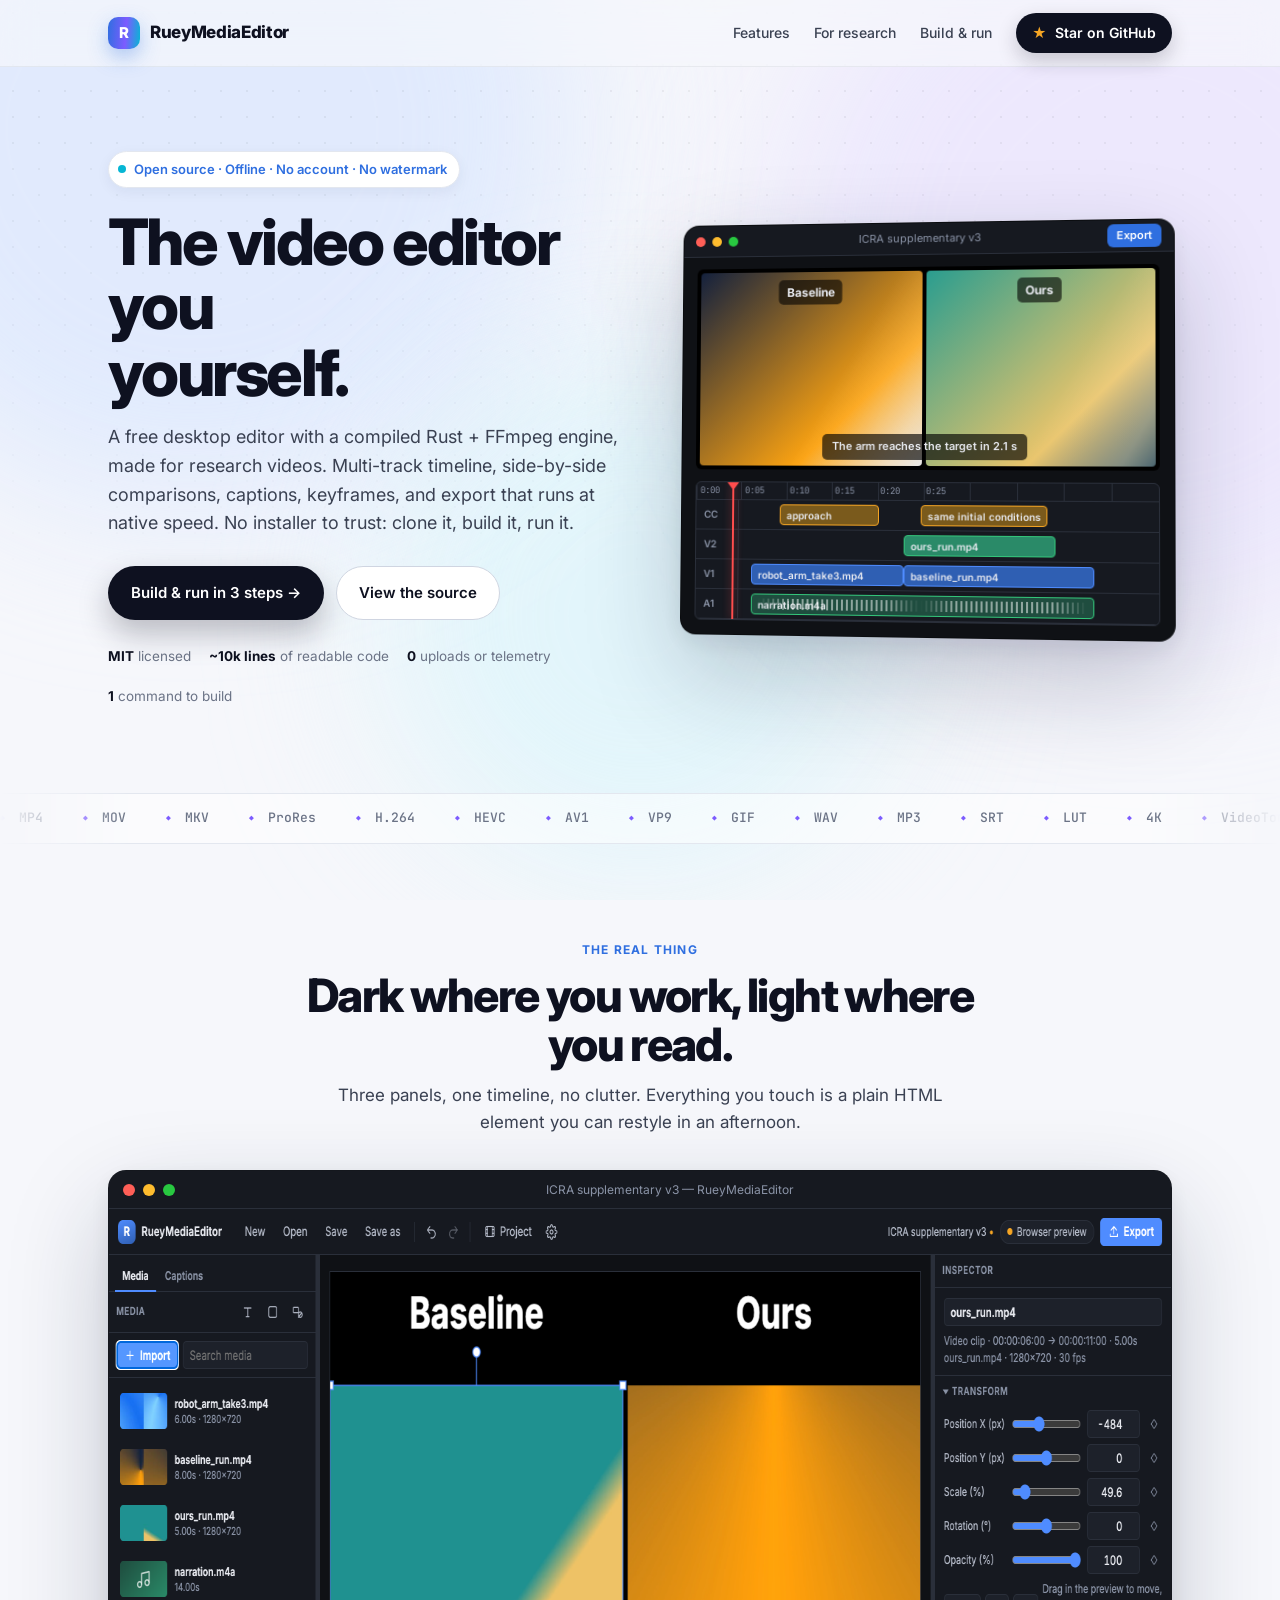
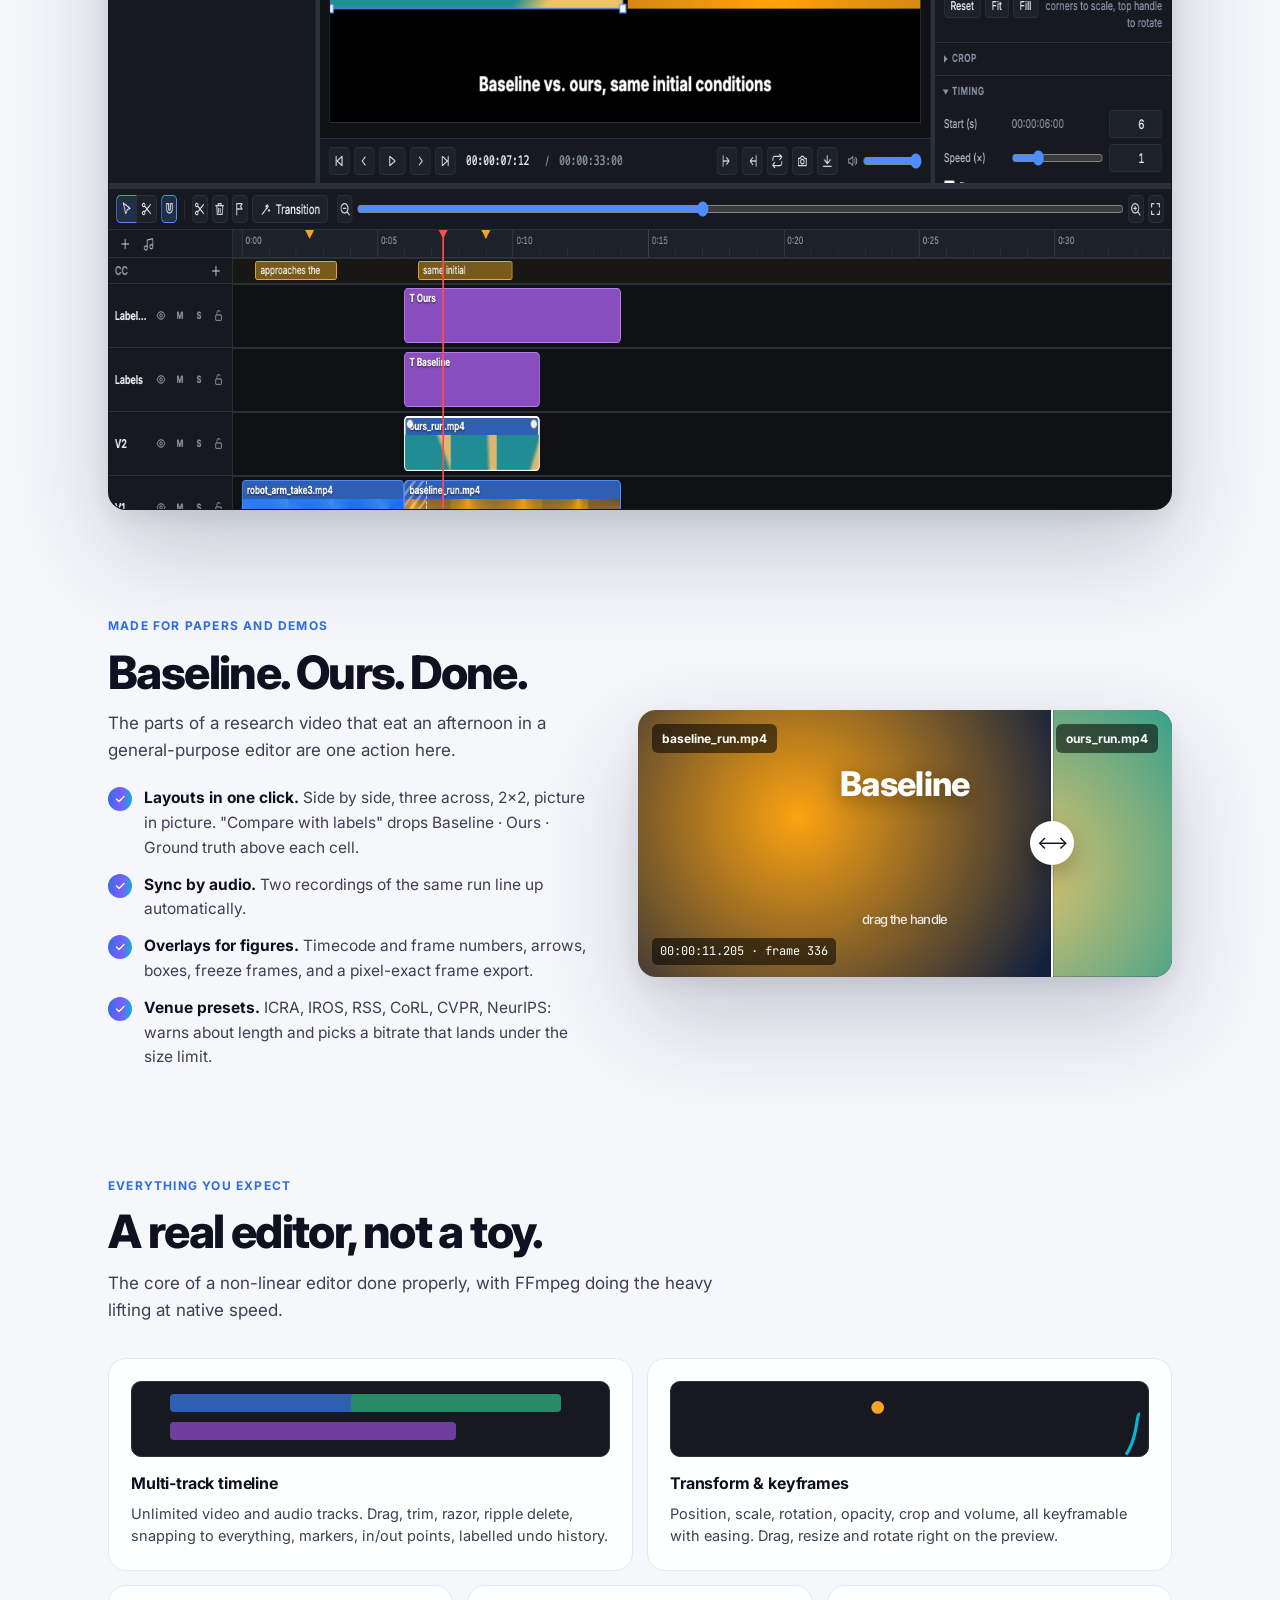
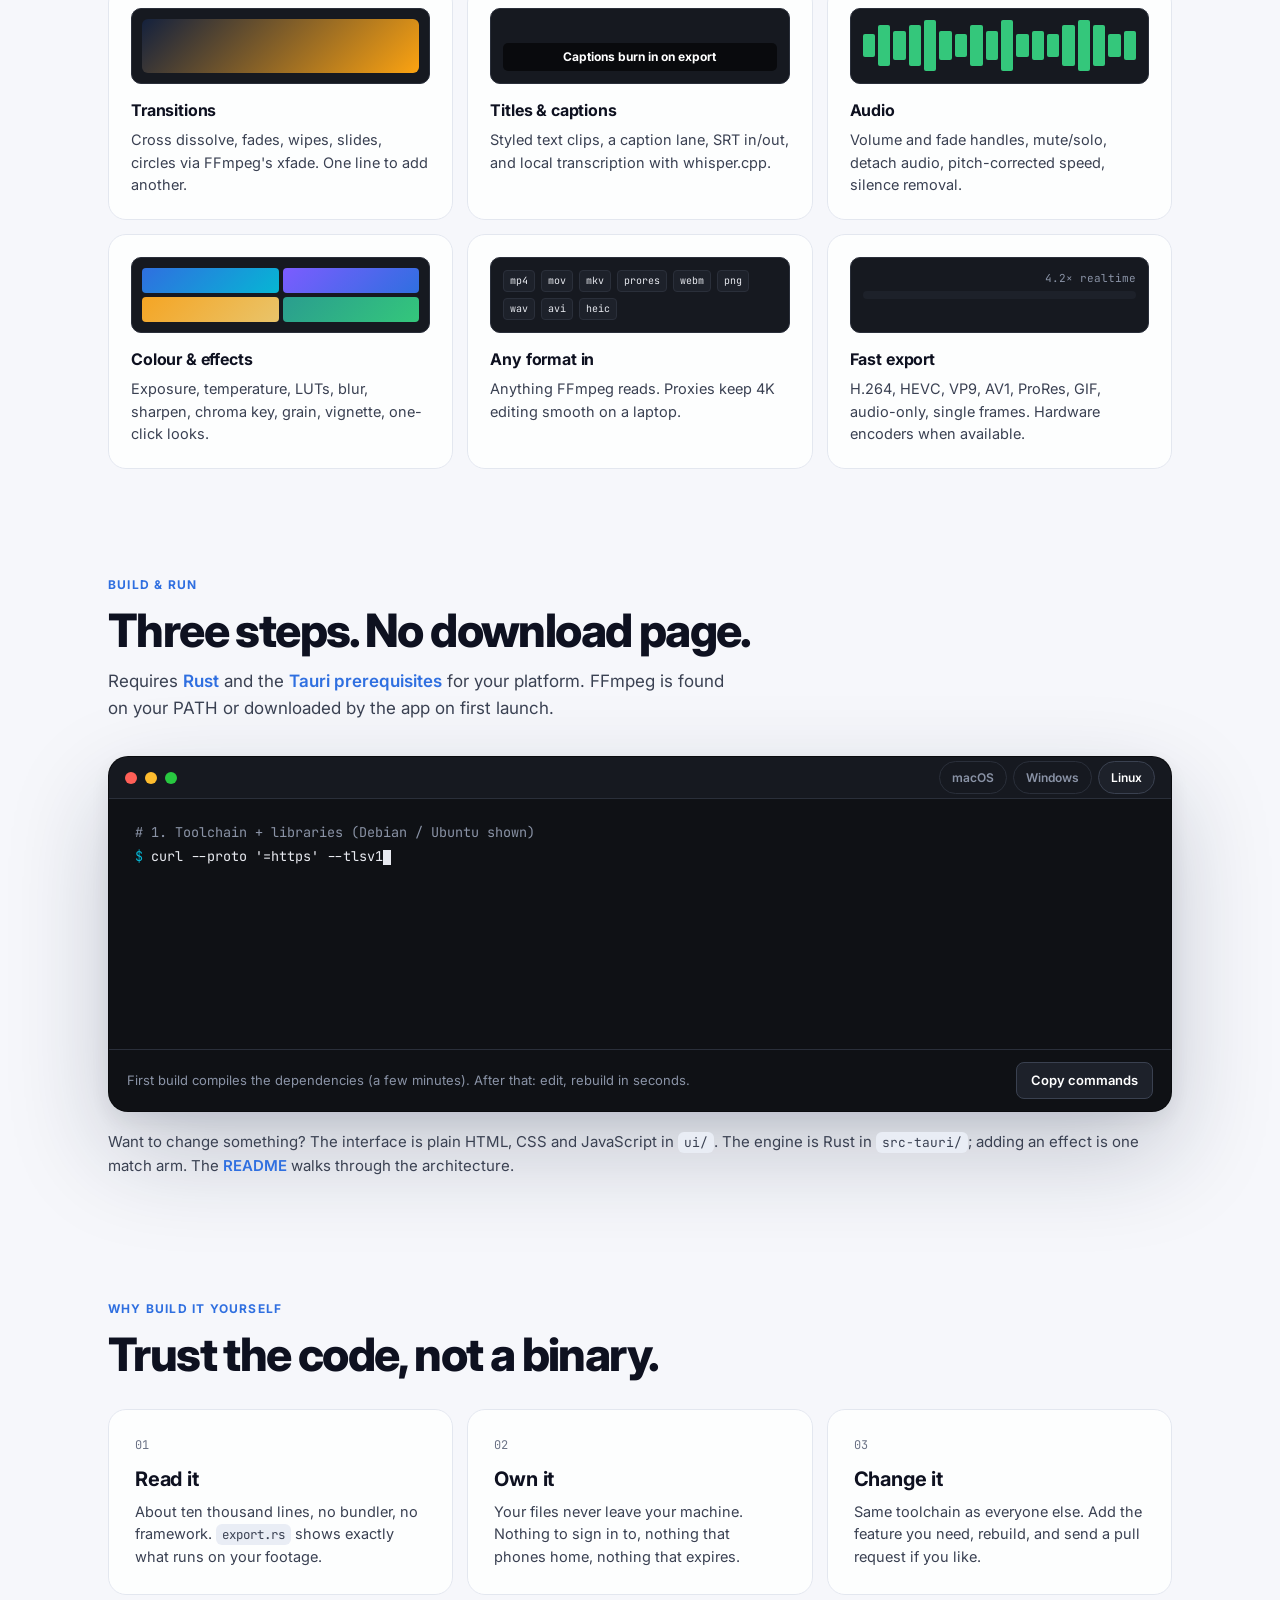
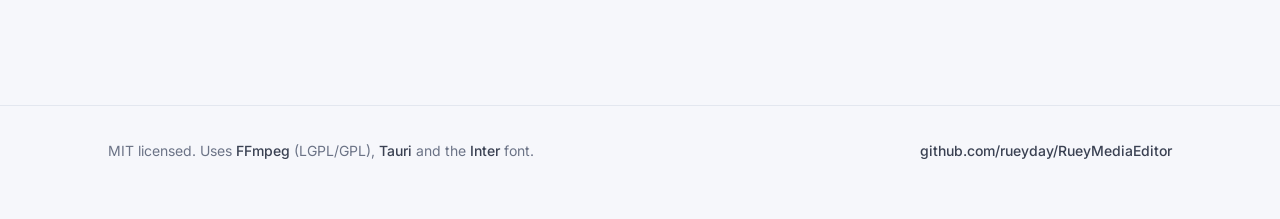
==== commit 28406cb7: "Website: animated hero editor, comparison slider, bento cards, typing terminal Co-Authored-By: Claud" ====
--- a/docs/index.html
+++ b/docs/index.html
@@ -3,18 +3,20 @@
 <head>
   <meta charset="utf-8">
   <meta name="viewport" content="width=device-width, initial-scale=1">
-  <title>RueyMediaEditor — open-source video editor for research videos</title>
-  <meta name="description" content="RueyMediaEditor is a free, open-source desktop video editor with a Rust + FFmpeg engine. Side-by-side comparisons, captions, keyframes, fast native export. Clone it, build it, run it.">
+  <title>RueyMediaEditor — the video editor you compile yourself</title>
+  <meta name="description" content="Free, open-source desktop video editor with a Rust + FFmpeg engine, built for research videos. Side-by-side comparisons, captions, keyframes, fast native export. Clone it, build it, run it.">
   <meta property="og:title" content="RueyMediaEditor">
   <meta property="og:description" content="Free, open-source desktop video editor built for research videos. Clone it, build it, run it.">
   <meta property="og:image" content="screenshot.png">
   <link rel="preconnect" href="https://fonts.googleapis.com">
   <link rel="preconnect" href="https://fonts.gstatic.com" crossorigin>
-  <link href="https://fonts.googleapis.com/css2?family=Inter:wght@400;500;600;700;800&display=swap" rel="stylesheet">
+  <link href="https://fonts.googleapis.com/css2?family=Inter:wght@400;500;600;700;800&family=JetBrains+Mono:wght@400;500&display=swap" rel="stylesheet">
   <link rel="stylesheet" href="style.css">
-  <link rel="icon" href="data:image/svg+xml,%3Csvg xmlns='http://www.w3.org/2000/svg' viewBox='0 0 32 32'%3E%3Crect width='32' height='32' rx='9' fill='%232f6fe0'/%3E%3Ctext x='16' y='22' font-family='Inter,system-ui,sans-serif' font-weight='800' font-size='18' fill='white' text-anchor='middle'%3ER%3C/text%3E%3C/svg%3E">
+  <link rel="icon" href="data:image/svg+xml,%3Csvg xmlns='http://www.w3.org/2000/svg' viewBox='0 0 32 32'%3E%3Cdefs%3E%3ClinearGradient id='g' x1='0' y1='0' x2='1' y2='1'%3E%3Cstop offset='0' stop-color='%232f6fe0'/%3E%3Cstop offset='1' stop-color='%237c5cff'/%3E%3C/linearGradient%3E%3C/defs%3E%3Crect width='32' height='32' rx='9' fill='url(%23g)'/%3E%3Ctext x='16' y='22' font-family='Inter,system-ui,sans-serif' font-weight='800' font-size='18' fill='white' text-anchor='middle'%3ER%3C/text%3E%3C/svg%3E">
 </head>
 <body>
+  <div class="bg" aria-hidden="true"><div class="blob b1"></div><div class="blob b2"></div><div class="blob b3"></div><div class="grid"></div></div>
+
   <header class="nav">
     <div class="wrap">
       <a class="brand" href="#"><span class="mark">R</span> RueyMediaEditor</a>
@@ -22,125 +24,127 @@
         <a href="#features">Features</a>
         <a href="#research">For research</a>
         <a href="#build">Build &amp; run</a>
-        <a class="star" href="https://github.com/rueyday/RueyMediaEditor">★ Star on GitHub</a>
+        <a class="star" href="https://github.com/rueyday/RueyMediaEditor"><span class="s">★</span> Star on GitHub</a>
       </nav>
     </div>
   </header>
 
   <section class="hero">
     <div class="wrap">
-      <span class="eyebrow"><span class="dot"></span> Open source · Offline · No account · No watermark</span>
-      <h1>The video editor you <span>compile yourself.</span></h1>
-      <p class="lede">A free desktop editor with a Rust + FFmpeg engine, built for research videos: multi-track timeline, side-by-side comparisons, captions, keyframes and fast native export. No installer to trust. Clone it, build it, run it.</p>
-      <div class="cta">
-        <a class="btn dark" href="#build">Build &amp; run in 3 steps →</a>
-        <a class="btn light" href="https://github.com/rueyday/RueyMediaEditor">View the source</a>
-      </div>
-      <div class="facts">
-        <span><b>MIT</b> licensed</span>
-        <span><b>~10k lines</b> of readable Rust + JavaScript</span>
-        <span><b>0</b> uploads, accounts or telemetry</span>
-        <span><b>1</b> command to build</span>
-      </div>
-
-      <div class="shot">
-        <div class="window">
-          <div class="bar"><i></i><i></i><i></i><span>ICRA supplementary v3 — RueyMediaEditor</span></div>
-          <img src="screenshot.png" alt="RueyMediaEditor with a side-by-side comparison of two experiment videos, labels, captions and a multi-track timeline" width="1440" height="900">
-        </div>
-        <p class="caption">Baseline vs. ours, labelled and captioned, in a couple of clicks.</p>
-      </div>
-    </div>
-  </section>
-
-  <section id="features">
-    <div class="wrap">
-      <div class="kicker">Everything you expect</div>
-      <h2>A real editor, not a toy.</h2>
-      <p class="sub">The core of a non-linear editor, done properly, with the FFmpeg engine doing the heavy lifting at native speed.</p>
-      <div class="grid">
-        <div class="card"><div class="ico"><svg viewBox="0 0 24 24"><path d="M3 7h18M3 12h18M3 17h10"/></svg></div><h3>Multi-track timeline</h3><p>Unlimited video and audio tracks. Drag, trim, razor, ripple delete, snapping, markers, in/out points, undo history.</p></div>
-        <div class="card"><div class="ico"><svg viewBox="0 0 24 24"><path d="M12 3v18M3 12h18"/><circle cx="12" cy="12" r="4"/></svg></div><h3>Transform &amp; keyframes</h3><p>Position, scale, rotation, opacity, crop and volume, all keyframable. Drag, resize and rotate right on the preview.</p></div>
-        <div class="card"><div class="ico"><svg viewBox="0 0 24 24"><path d="M4 20L20 4M4 4l16 16"/></svg></div><h3>Transitions</h3><p>Cross dissolve, fades, wipes, slides, circles and more via FFmpeg's xfade. One line to add your own.</p></div>
-        <div class="card"><div class="ico"><svg viewBox="0 0 24 24"><path d="M4 6h16M8 6v14M16 6v14"/></svg></div><h3>Titles &amp; captions</h3><p>Styled text clips, a caption track, SRT import/export, and local automatic transcription with whisper.cpp.</p></div>
-        <div class="card"><div class="ico"><svg viewBox="0 0 24 24"><circle cx="12" cy="12" r="9"/><path d="M12 3a9 9 0 0 1 0 18"/></svg></div><h3>Colour &amp; effects</h3><p>Exposure, temperature, contrast, saturation, LUTs, blur, sharpen, chroma key, grain, vignette, one-click looks.</p></div>
-        <div class="card"><div class="ico"><svg viewBox="0 0 24 24"><path d="M3 10v4M7 6v12M11 9v6M15 4v16M19 8v8"/></svg></div><h3>Audio</h3><p>Volume and fades with drag handles, mute/solo, detach audio, speed with pitch correction, silence removal.</p></div>
-        <div class="card"><div class="ico"><svg viewBox="0 0 24 24"><path d="M4 4h16v16H4z"/><path d="M4 9h16"/></svg></div><h3>Any format in</h3><p>Anything FFmpeg reads: MP4, MOV, MKV, ProRes, WebM, images, audio. Proxies keep 4K smooth.</p></div>
-        <div class="card"><div class="ico"><svg viewBox="0 0 24 24"><path d="M12 3v12M6 9l6 6 6-6"/><path d="M4 21h16"/></svg></div><h3>Fast export</h3><p>H.264, HEVC, VP9, AV1, ProRes, GIF, audio-only or a single frame. Target a file size. Hardware encoders when available.</p></div>
+      <div>
+        <span class="eyebrow"><span class="pulse"></span> Open source · Offline · No account · No watermark</span>
+        <h1>The video editor<br>you <span class="rotator"><span>compile</span><span>read</span><span>own</span></span><br>yourself.</h1>
+        <p class="lede">A free desktop editor with a compiled Rust + FFmpeg engine, made for research videos. Multi-track timeline, side-by-side comparisons, captions, keyframes, and export that runs at native speed. No installer to trust: clone it, build it, run it.</p>
+        <div class="cta">
+          <a class="btn dark" href="#build"><span>Build &amp; run in 3 steps →</span></a>
+          <a class="btn light" href="https://github.com/rueyday/RueyMediaEditor">View the source</a>
+        </div>
+        <div class="facts">
+          <span><b>MIT</b> licensed</span>
+          <span><b>~10k lines</b> of readable code</span>
+          <span><b>0</b> uploads or telemetry</span>
+          <span><b>1</b> command to build</span>
+        </div>
+      </div>
+
+      <div class="demo" aria-hidden="true">
+        <div class="bar"><i></i><i></i><i></i><span>ICRA supplementary v3</span><span class="exp">Export</span></div>
+        <div class="preview">
+          <div class="pane a"><span class="lbl">Baseline</span></div>
+          <div class="pane b"><span class="lbl">Ours</span></div>
+          <span class="cap">The arm reaches the target in 2.1 s</span>
+        </div>
+        <div class="tl">
+          <div class="ruler"><span>0:00</span><span>0:05</span><span>0:10</span><span>0:15</span><span>0:20</span><span>0:25</span></div>
+          <div class="track"><div class="name">CC</div><div class="lane"><div class="clip c" style="left:10%;width:24%;animation-delay:.9s">approach</div><div class="clip c" style="left:44%;width:30%;animation-delay:1.05s">same initial conditions</div></div></div>
+          <div class="track"><div class="name">V2</div><div class="lane"><div class="clip v2" style="left:40%;width:36%;animation-delay:.6s">ours_run.mp4</div><div class="clip t" style="left:40%;width:8%;top:auto;height:0;display:none"></div></div></div>
+          <div class="track"><div class="name">V1</div><div class="lane"><div class="clip v" style="left:3%;width:37%;animation-delay:.2s">robot_arm_take3.mp4</div><div class="clip v" style="left:40%;width:45%;animation-delay:.4s">baseline_run.mp4</div></div></div>
+          <div class="track"><div class="name">A1</div><div class="lane"><div class="clip a" style="left:3%;width:82%;animation-delay:.75s">narration.m4a</div></div></div>
+          <div class="playhead"></div>
+        </div>
+      </div>
+    </div>
+  </section>
+
+  <div class="marquee" aria-hidden="true">
+    <div class="track">
+      <span>MP4</span><span>MOV</span><span>MKV</span><span>ProRes</span><span>H.264</span><span>HEVC</span><span>AV1</span><span>VP9</span><span>GIF</span><span>WAV</span><span>MP3</span><span>SRT</span><span>LUT</span><span>4K</span><span>VideoToolbox</span><span>NVENC</span><span>whisper.cpp</span><span>xfade</span>
+      <span>MP4</span><span>MOV</span><span>MKV</span><span>ProRes</span><span>H.264</span><span>HEVC</span><span>AV1</span><span>VP9</span><span>GIF</span><span>WAV</span><span>MP3</span><span>SRT</span><span>LUT</span><span>4K</span><span>VideoToolbox</span><span>NVENC</span><span>whisper.cpp</span><span>xfade</span>
+    </div>
+  </div>
+
+  <section id="app">
+    <div class="wrap">
+      <div class="reveal" style="text-align:center;max-width:720px;margin:0 auto 34px">
+        <div class="kicker">The real thing</div>
+        <h2>Dark where you work, light where you read.</h2>
+        <p class="sub" style="margin:0 auto">Three panels, one timeline, no clutter. Everything you touch is a plain HTML element you can restyle in an afternoon.</p>
+      </div>
+      <div class="shot-wrap reveal">
+        <div class="shot" id="shot">
+          <div class="window">
+            <div class="bar"><i></i><i></i><i></i><span>ICRA supplementary v3 — RueyMediaEditor</span></div>
+            <img src="screenshot.png" alt="RueyMediaEditor showing a side-by-side comparison of two experiment videos with labels, captions and a multi-track timeline" width="1440" height="900">
+          </div>
+        </div>
       </div>
     </div>
   </section>
 
   <section id="research">
     <div class="wrap split">
-      <div>
+      <div class="reveal">
         <div class="kicker">Made for papers and demos</div>
-        <h2>Comparison videos in minutes.</h2>
-        <p class="sub" style="margin-bottom:22px">The parts of a research video that usually take an afternoon in a general-purpose editor are one action here.</p>
+        <h2>Baseline. Ours. Done.</h2>
+        <p class="sub" style="margin-bottom:22px">The parts of a research video that eat an afternoon in a general-purpose editor are one action here.</p>
         <ul>
-          <li><span class="check"><svg viewBox="0 0 24 24"><path d="M5 12l5 5L20 7"/></svg></span><span><b>Layouts.</b> Side by side, three across, 2×2, picture in picture. "Compare with labels" adds Baseline · Ours · Ground truth above each cell.</span></li>
+          <li><span class="check"><svg viewBox="0 0 24 24"><path d="M5 12l5 5L20 7"/></svg></span><span><b>Layouts in one click.</b> Side by side, three across, 2×2, picture in picture. "Compare with labels" drops Baseline · Ours · Ground truth above each cell.</span></li>
           <li><span class="check"><svg viewBox="0 0 24 24"><path d="M5 12l5 5L20 7"/></svg></span><span><b>Sync by audio.</b> Two recordings of the same run line up automatically.</span></li>
-          <li><span class="check"><svg viewBox="0 0 24 24"><path d="M5 12l5 5L20 7"/></svg></span><span><b>Timecode and frame overlays,</b> arrows, boxes, freeze frames, and a timestamped frame export for figures.</span></li>
-          <li><span class="check"><svg viewBox="0 0 24 24"><path d="M5 12l5 5L20 7"/></svg></span><span><b>Venue presets.</b> ICRA, IROS, RSS, CoRL, CVPR, NeurIPS: the export dialog warns about length and picks a bitrate that lands under the size limit.</span></li>
+          <li><span class="check"><svg viewBox="0 0 24 24"><path d="M5 12l5 5L20 7"/></svg></span><span><b>Overlays for figures.</b> Timecode and frame numbers, arrows, boxes, freeze frames, and a pixel-exact frame export.</span></li>
+          <li><span class="check"><svg viewBox="0 0 24 24"><path d="M5 12l5 5L20 7"/></svg></span><span><b>Venue presets.</b> ICRA, IROS, RSS, CoRL, CVPR, NeurIPS: warns about length and picks a bitrate that lands under the size limit.</span></li>
         </ul>
       </div>
-      <div class="mini" aria-hidden="true">
-        <div class="row">
-          <div class="tile a"><span>Baseline</span></div>
-          <div class="tile b"><span>Ours</span></div>
-          <div class="tile c"><span>Ground truth</span></div>
-        </div>
-        <div class="tc"><span>00:00:07.400 · frame 222</span><b>≤ 100 MB · 1080p · 30 fps</b></div>
+      <div class="compare reveal" id="compare" aria-label="Drag to compare baseline and ours">
+        <div class="side a">Baseline<small>drag the handle</small></div>
+        <div class="side b">Ours<small>same initial conditions</small></div>
+        <span class="tag l">baseline_run.mp4</span><span class="tag r">ours_run.mp4</span>
+        <span class="tc" id="tc">00:00:07.400 · frame 222</span>
+        <div class="handle"></div>
+      </div>
+    </div>
+  </section>
+
+  <section id="features">
+    <div class="wrap">
+      <div class="reveal">
+        <div class="kicker">Everything you expect</div>
+        <h2>A real editor, not a toy.</h2>
+        <p class="sub">The core of a non-linear editor done properly, with FFmpeg doing the heavy lifting at native speed.</p>
+      </div>
+      <div class="bento reveal">
+        <div class="card span-3"><div class="art"><div class="tclip one"></div><div class="tclip two"></div><div class="tclip three"></div></div><h3>Multi-track timeline</h3><p>Unlimited video and audio tracks. Drag, trim, razor, ripple delete, snapping to everything, markers, in/out points, labelled undo history.</p></div>
+        <div class="card span-3"><div class="art"><svg class="kf" viewBox="0 0 300 76" preserveAspectRatio="none"><path d="M10 60 C 60 60, 80 16, 130 16 S 200 60, 250 60 S 290 20, 295 20"/><circle cx="10" cy="60" r="4"/><circle cx="130" cy="16" r="4"/><circle cx="250" cy="60" r="4"/></svg></div><h3>Transform &amp; keyframes</h3><p>Position, scale, rotation, opacity, crop and volume, all keyframable with easing. Drag, resize and rotate right on the preview.</p></div>
+        <div class="card span-2"><div class="art"><div class="wipe"></div></div><h3>Transitions</h3><p>Cross dissolve, fades, wipes, slides, circles via FFmpeg's xfade. One line to add another.</p></div>
+        <div class="card span-2"><div class="art"><div class="cc">Captions burn in on export</div></div><h3>Titles &amp; captions</h3><p>Styled text clips, a caption lane, SRT in/out, and local transcription with whisper.cpp.</p></div>
+        <div class="card span-2"><div class="art"><div class="wave"><i></i><i></i><i></i><i></i><i></i><i></i><i></i><i></i><i></i><i></i><i></i><i></i><i></i><i></i><i></i><i></i><i></i><i></i></div></div><h3>Audio</h3><p>Volume and fade handles, mute/solo, detach audio, pitch-corrected speed, silence removal.</p></div>
+        <div class="card span-2"><div class="art"><div class="grid4"><i></i><i></i><i></i><i></i></div></div><h3>Colour &amp; effects</h3><p>Exposure, temperature, LUTs, blur, sharpen, chroma key, grain, vignette, one-click looks.</p></div>
+        <div class="card span-2"><div class="art"><div class="fmt"><span>mp4</span><span>mov</span><span>mkv</span><span>prores</span><span>webm</span><span>png</span><span>wav</span><span>avi</span><span>heic</span></div></div><h3>Any format in</h3><p>Anything FFmpeg reads. Proxies keep 4K editing smooth on a laptop.</p></div>
+        <div class="card span-2"><div class="art"><span class="pct">4.2× realtime</span><div class="prog"></div></div><h3>Fast export</h3><p>H.264, HEVC, VP9, AV1, ProRes, GIF, audio-only, single frames. Hardware encoders when available.</p></div>
       </div>
     </div>
   </section>
 
   <section id="build">
     <div class="wrap">
-      <div class="kicker">Build &amp; run</div>
-      <h2>Three steps. No download page.</h2>
-      <p class="sub">Requires <a href="https://rustup.rs" style="color:var(--accent);font-weight:600">Rust</a> and the <a href="https://tauri.app/start/prerequisites/" style="color:var(--accent);font-weight:600">Tauri prerequisites</a> for your platform. FFmpeg is found on your PATH or downloaded by the app on first launch.</p>
-      <div class="build-box">
-        <div class="tabs" role="tablist">
-          <button class="tab active" data-os="mac">macOS</button>
-          <button class="tab" data-os="win">Windows</button>
-          <button class="tab" data-os="linux">Linux</button>
-        </div>
-        <pre data-os="mac"><code><span class="c"># 1. Toolchain</span>
-curl --proto '=https' --tlsv1.2 -sSf https://sh.rustup.rs | sh
-xcode-select --install
-cargo install tauri-cli --version "^2"
-
-<span class="c"># 2. Clone</span>
-git clone https://github.com/rueyday/RueyMediaEditor.git
-cd RueyMediaEditor
-
-<span class="c"># 3. Run (or `cargo tauri build` for an .app in src-tauri/target/release/bundle/)</span>
-cargo tauri dev</code></pre>
-        <pre data-os="win" hidden><code><span class="c"># 1. Toolchain (PowerShell). Also install "Desktop development with C++"</span>
-<span class="c">#    from Visual Studio Build Tools, and the WebView2 runtime if missing.</span>
-winget install Rustlang.Rustup
-cargo install tauri-cli --version "^2"
-
-<span class="c"># 2. Clone</span>
-git clone https://github.com/rueyday/RueyMediaEditor.git
-cd RueyMediaEditor
-
-<span class="c"># 3. Run (or `cargo tauri build` for an installer in src-tauri\target\release\bundle\)</span>
-cargo tauri dev</code></pre>
-        <pre data-os="linux" hidden><code><span class="c"># 1. Toolchain + libraries (Debian / Ubuntu shown)</span>
-curl --proto '=https' --tlsv1.2 -sSf https://sh.rustup.rs | sh
-sudo apt install libwebkit2gtk-4.1-dev build-essential curl wget file \
-  libxdo-dev libssl-dev libayatana-appindicator3-dev librsvg2-dev ffmpeg
-cargo install tauri-cli --version "^2"
-
-<span class="c"># 2. Clone</span>
-git clone https://github.com/rueyday/RueyMediaEditor.git
-cd RueyMediaEditor
-
-<span class="c"># 3. Run (or `cargo tauri build` for an AppImage / .deb)</span>
-cargo tauri dev</code></pre>
-        <div class="copy"><span>First build compiles the dependencies (a few minutes). After that: edit, rebuild in seconds.</span><button id="copy-btn">Copy commands</button></div>
+      <div class="reveal">
+        <div class="kicker">Build &amp; run</div>
+        <h2>Three steps. No download page.</h2>
+        <p class="sub">Requires <a href="https://rustup.rs">Rust</a> and the <a href="https://tauri.app/start/prerequisites/">Tauri prerequisites</a> for your platform. FFmpeg is found on your PATH or downloaded by the app on first launch.</p>
+      </div>
+      <div class="terminal reveal">
+        <div class="bar"><i></i><i></i><i></i><div class="tabs" role="tablist"><button class="tab active" data-os="mac">macOS</button><button class="tab" data-os="win">Windows</button><button class="tab" data-os="linux">Linux</button></div></div>
+        <pre id="term"></pre>
+        <div class="foot"><span>First build compiles the dependencies (a few minutes). After that: edit, rebuild in seconds.</span><button id="copy-btn">Copy commands</button></div>
       </div>
       <p class="reqs">Want to change something? The interface is plain HTML, CSS and JavaScript in <code class="inl">ui/</code>. The engine is Rust in <code class="inl">src-tauri/</code>; adding an effect is one match arm. The <a href="https://github.com/rueyday/RueyMediaEditor#readme">README</a> walks through the architecture.</p>
     </div>
@@ -148,12 +152,14 @@
 
   <section>
     <div class="wrap">
-      <div class="kicker">Why build it yourself</div>
-      <h2>Trust the code, not a binary.</h2>
-      <div class="why" style="margin-top:28px">
-        <div class="card"><h3>Read it</h3><p>About ten thousand lines, no bundler, no framework. <code class="inl">export.rs</code> shows exactly what runs on your footage.</p></div>
-        <div class="card"><h3>Own it</h3><p>Your files never leave your machine. There is nothing to sign in to and nothing that phones home.</p></div>
-        <div class="card"><h3>Change it</h3><p>Same toolchain as everyone else. Add the feature you need, rebuild, and send a pull request if you like.</p></div>
+      <div class="reveal">
+        <div class="kicker">Why build it yourself</div>
+        <h2>Trust the code, not a binary.</h2>
+      </div>
+      <div class="trust reveal">
+        <div class="card"><div class="num">01</div><h3>Read it</h3><p>About ten thousand lines, no bundler, no framework. <code class="inl">export.rs</code> shows exactly what runs on your footage.</p></div>
+        <div class="card"><div class="num">02</div><h3>Own it</h3><p>Your files never leave your machine. Nothing to sign in to, nothing that phones home, nothing that expires.</p></div>
+        <div class="card"><div class="num">03</div><h3>Change it</h3><p>Same toolchain as everyone else. Add the feature you need, rebuild, and send a pull request if you like.</p></div>
       </div>
     </div>
   </section>
@@ -166,18 +172,66 @@
   </footer>
 
   <script>
+    const reduced = matchMedia('(prefers-reduced-motion: reduce)').matches;
+
+    // Scroll reveals
+    const io = new IntersectionObserver(es => es.forEach(e => { if (e.isIntersecting) { e.target.classList.add('in'); io.unobserve(e.target); } }), { threshold: 0.12 });
+    document.querySelectorAll('.reveal').forEach(el => io.observe(el));
+
+    // Screenshot tilt
+    const shot = document.getElementById('shot');
+    const wrap = shot.parentElement;
+    if (!reduced) {
+      wrap.addEventListener('mousemove', e => { const r = wrap.getBoundingClientRect(); const x = (e.clientX - r.left) / r.width - 0.5, y = (e.clientY - r.top) / r.height - 0.5; shot.style.transform = `rotateY(${x * 6}deg) rotateX(${-y * 5}deg)`; });
+      wrap.addEventListener('mouseleave', () => { shot.style.transform = ''; });
+    }
+
+    // Spotlight cards
+    document.querySelectorAll('.card').forEach(c => c.addEventListener('mousemove', e => { const r = c.getBoundingClientRect(); c.style.setProperty('--mx', `${e.clientX - r.left}px`); c.style.setProperty('--my', `${e.clientY - r.top}px`); }));
+
+    // Compare slider: auto-sways until touched
+    const cmp = document.getElementById('compare');
+    const tc = document.getElementById('tc');
+    let touched = false, t0 = performance.now();
+    const setPos = p => { p = Math.max(2, Math.min(98, p)); cmp.style.setProperty('--pos', `${p}%`); const s = 5 + p / 100 * 8; tc.textContent = `00:00:${s.toFixed(3).padStart(6, '0')} · frame ${Math.round(s * 30)}`; };
+    const sway = () => { if (!touched && !reduced) { setPos(50 + 28 * Math.sin((performance.now() - t0) / 1600)); requestAnimationFrame(sway); } };
+    sway();
+    const drag = e => { const r = cmp.getBoundingClientRect(); setPos((e.clientX - r.left) / r.width * 100); };
+    cmp.addEventListener('pointerdown', e => { touched = true; cmp.setPointerCapture(e.pointerId); drag(e); cmp.addEventListener('pointermove', drag); });
+    cmp.addEventListener('pointerup', () => cmp.removeEventListener('pointermove', drag));
+
+    // Terminal typewriter
+    const CMDS = {
+      mac: [['# 1. Toolchain'], ['curl --proto \'=https\' --tlsv1.2 -sSf https://sh.rustup.rs | sh'], ['xcode-select --install'], ['cargo install tauri-cli --version "^2"'], [''], ['# 2. Clone'], ['git clone https://github.com/rueyday/RueyMediaEditor.git'], ['cd RueyMediaEditor'], [''], ['# 3. Run  (or: cargo tauri build  →  src-tauri/target/release/bundle/)'], ['cargo tauri dev']],
+      win: [['# 1. Toolchain (PowerShell). Also install "Desktop development with C++"'], ['#    from Visual Studio Build Tools, and the WebView2 runtime if missing.'], ['winget install Rustlang.Rustup'], ['cargo install tauri-cli --version "^2"'], [''], ['# 2. Clone'], ['git clone https://github.com/rueyday/RueyMediaEditor.git'], ['cd RueyMediaEditor'], [''], ['# 3. Run  (or: cargo tauri build  →  src-tauri\\target\\release\\bundle\\)'], ['cargo tauri dev']],
+      linux: [['# 1. Toolchain + libraries (Debian / Ubuntu shown)'], ['curl --proto \'=https\' --tlsv1.2 -sSf https://sh.rustup.rs | sh'], ['sudo apt install libwebkit2gtk-4.1-dev build-essential curl wget file \\'], ['  libxdo-dev libssl-dev libayatana-appindicator3-dev librsvg2-dev ffmpeg'], ['cargo install tauri-cli --version "^2"'], [''], ['# 2. Clone'], ['git clone https://github.com/rueyday/RueyMediaEditor.git'], ['cd RueyMediaEditor'], [''], ['# 3. Run  (or: cargo tauri build  →  AppImage / .deb)'], ['cargo tauri dev']],
+    };
+    const term = document.getElementById('term');
+    let os = /Windows/.test(navigator.userAgent) ? 'win' : /Linux/.test(navigator.userAgent) && !/Android/.test(navigator.userAgent) ? 'linux' : 'mac';
+    let typing = 0;
+    const esc = s => s.replace(/[&<>]/g, c => ({ '&': '&amp;', '<': '&lt;', '>': '&gt;' }[c]));
+    const lineHtml = l => l.startsWith('#') ? `<span class="c">${esc(l)}</span>` : l.startsWith('  ') || l === '' ? esc(l) : `<span class="p">$</span> ${esc(l)}`;
+    async function render(instant) {
+      const id = ++typing;
+      const lines = CMDS[os].map(x => x[0]);
+      if (instant || reduced) { term.innerHTML = lines.map(lineHtml).join('\n') + '\n<span class="p">$</span> <span class="cursor"></span>'; return; }
+      let out = '';
+      for (const l of lines) {
+        if (l.startsWith('#') || l === '') { out += lineHtml(l) + '\n'; term.innerHTML = out + '<span class="cursor"></span>'; await new Promise(r => setTimeout(r, 60)); continue; }
+        let cur = '';
+        for (const ch of l) { if (id !== typing) return; cur += ch; term.innerHTML = out + lineHtml(cur) + '<span class="cursor"></span>'; await new Promise(r => setTimeout(r, 12)); }
+        out += lineHtml(l) + '\n';
+      }
+      term.innerHTML = out + '<span class="p">$</span> <span class="cursor"></span>';
+    }
     const tabs = document.querySelectorAll('.tab');
-    const show = os => {
-      tabs.forEach(t => t.classList.toggle('active', t.dataset.os === os));
-      document.querySelectorAll('pre[data-os]').forEach(p => { p.hidden = p.dataset.os !== os; });
-    };
-    tabs.forEach(t => t.addEventListener('click', () => show(t.dataset.os)));
-    const ua = navigator.userAgent;
-    show(/Windows/.test(ua) ? 'win' : /Linux/.test(ua) && !/Android/.test(ua) ? 'linux' : 'mac');
+    const pick = (o, instant) => { os = o; tabs.forEach(t => t.classList.toggle('active', t.dataset.os === o)); render(instant); };
+    tabs.forEach(t => t.addEventListener('click', () => pick(t.dataset.os, true)));
+    const termIo = new IntersectionObserver(es => { if (es.some(e => e.isIntersecting)) { termIo.disconnect(); pick(os, false); } }, { threshold: 0.3 });
+    termIo.observe(term);
     document.getElementById('copy-btn').addEventListener('click', e => {
-      const pre = document.querySelector('pre[data-os]:not([hidden])');
-      const text = pre.innerText.split('\n').filter(l => !l.trim().startsWith('#') && l.trim()).join('\n');
-      navigator.clipboard?.writeText(text).then(() => { e.target.textContent = 'Copied'; setTimeout(() => { e.target.textContent = 'Copy commands'; }, 1500); });
+      const text = CMDS[os].map(x => x[0]).filter(l => l && !l.startsWith('#')).join('\n');
+      navigator.clipboard?.writeText(text).then(() => { e.target.textContent = 'Copied ✓'; setTimeout(() => { e.target.textContent = 'Copy commands'; }, 1500); });
     });
   </script>
 </body>
--- a/docs/style.css
+++ b/docs/style.css
@@ -1,128 +1,233 @@
 :root {
-  --bg: #f7f8fb;
+  --bg: #f6f7fb;
   --bg-2: #ffffff;
-  --ink: #0f1220;
-  --ink-2: #3c4353;
+  --ink: #0e1120;
+  --ink-2: #3a4152;
   --muted: #6b7386;
-  --line: #e4e7ee;
-  --line-2: #d3d8e2;
-  --accent: #2f6fe0;
-  --accent-2: #6a5cff;
-  --code-bg: #0f1115;
-  --code-ink: #e8eaf0;
-  --code-muted: #8a93a6;
-  --radius: 14px;
-  --shadow: 0 30px 80px rgba(20, 30, 60, 0.18), 0 6px 20px rgba(20, 30, 60, 0.08);
+  --line: #e3e7ef;
+  --line-2: #cfd5e1;
+  --blue: #2f6fe0;
+  --violet: #7c5cff;
+  --cyan: #06b6d4;
+  --amber: #f5a524;
+  --grad: linear-gradient(95deg, var(--blue), var(--violet) 55%, var(--cyan));
+  --dark: #0f1115;
+  --dark-2: #161920;
+  --dark-3: #1d212a;
+  --dark-line: #2a2f3a;
+  --dark-ink: #e8eaf0;
+  --dark-muted: #8a93a6;
+  --radius: 18px;
+  --shadow: 0 40px 100px rgba(20, 30, 60, 0.22), 0 8px 24px rgba(20, 30, 60, 0.08);
+  --mono: "JetBrains Mono", ui-monospace, SFMono-Regular, Menlo, Consolas, monospace;
 }
 * { box-sizing: border-box; }
 html { scroll-behavior: smooth; }
-body {
-  margin: 0;
-  background: var(--bg);
-  color: var(--ink);
-  font: 16px/1.6 "Inter", system-ui, -apple-system, "Segoe UI", Roboto, sans-serif;
-  -webkit-font-smoothing: antialiased;
-}
+body { margin: 0; background: var(--bg); color: var(--ink); font: 16px/1.6 "Inter", system-ui, -apple-system, "Segoe UI", Roboto, sans-serif; -webkit-font-smoothing: antialiased; overflow-x: hidden; }
 a { color: inherit; text-decoration: none; }
-.wrap { max-width: 1080px; margin: 0 auto; padding: 0 28px; }
-
-/* nav */
-.nav { position: sticky; top: 0; z-index: 10; backdrop-filter: blur(14px); background: rgba(247, 248, 251, 0.78); border-bottom: 1px solid var(--line); }
-.nav .wrap { display: flex; align-items: center; height: 64px; gap: 28px; }
-.brand { display: flex; align-items: center; gap: 10px; font-weight: 700; letter-spacing: -0.01em; }
-.mark { width: 30px; height: 30px; border-radius: 9px; background: linear-gradient(150deg, var(--accent), var(--accent-2)); color: #fff; display: grid; place-items: center; font-weight: 800; font-size: 14px; box-shadow: 0 6px 16px rgba(47, 111, 224, 0.35); }
-.nav-links { display: flex; gap: 22px; margin-left: auto; font-size: 14px; color: var(--ink-2); font-weight: 500; }
+.wrap { max-width: 1120px; margin: 0 auto; padding: 0 28px; }
+.grad-text { background: var(--grad); -webkit-background-clip: text; background-clip: text; color: transparent; }
+
+/* ---------- background ---------- */
+.bg { position: fixed; inset: 0; z-index: -1; overflow: hidden; pointer-events: none; }
+.bg .blob { position: absolute; width: 60vw; height: 60vw; max-width: 900px; max-height: 900px; border-radius: 50%; filter: blur(80px); opacity: 0.55; mix-blend-mode: multiply; animation: drift 26s ease-in-out infinite alternate; }
+.bg .b1 { background: #cfe0ff; top: -20vw; left: -15vw; }
+.bg .b2 { background: #e5dcff; top: -10vw; right: -20vw; animation-delay: -8s; animation-duration: 32s; }
+.bg .b3 { background: #d1f4fb; top: 40vh; left: 30vw; width: 40vw; height: 40vw; animation-delay: -16s; animation-duration: 38s; }
+.bg .grid { position: absolute; inset: 0; background-image: radial-gradient(rgba(14, 17, 32, 0.08) 1px, transparent 1px); background-size: 26px 26px; mask-image: linear-gradient(to bottom, rgba(0,0,0,0.9), transparent 70%); -webkit-mask-image: linear-gradient(to bottom, rgba(0,0,0,0.9), transparent 70%); }
+@keyframes drift { from { transform: translate(0, 0) scale(1); } to { transform: translate(8vw, 6vh) scale(1.15); } }
+
+/* ---------- nav ---------- */
+.nav { position: sticky; top: 0; z-index: 10; backdrop-filter: blur(16px) saturate(1.4); background: rgba(246, 247, 251, 0.72); border-bottom: 1px solid rgba(14, 17, 32, 0.06); }
+.nav .wrap { display: flex; align-items: center; height: 66px; gap: 28px; }
+.brand { display: flex; align-items: center; gap: 10px; font-weight: 800; letter-spacing: -0.02em; font-size: 17px; }
+.mark { width: 32px; height: 32px; border-radius: 10px; background: var(--grad); color: #fff; display: grid; place-items: center; font-weight: 800; font-size: 15px; box-shadow: 0 8px 20px rgba(47, 111, 224, 0.35); }
+.nav-links { display: flex; gap: 24px; margin-left: auto; font-size: 14px; color: var(--ink-2); font-weight: 500; align-items: center; }
 .nav-links a:hover { color: var(--ink); }
-.star { display: inline-flex; align-items: center; gap: 6px; padding: 8px 14px; border: 1px solid var(--line-2); border-radius: 999px; background: #fff; font-weight: 600; font-size: 14px; }
-.star:hover { border-color: var(--ink); }
-
-/* hero */
-.hero { position: relative; padding: 88px 0 40px; overflow: hidden; }
-.hero::before { content: ""; position: absolute; inset: -200px 0 auto 0; height: 700px; background:
-  radial-gradient(700px 320px at 20% 20%, rgba(47, 111, 224, 0.14), transparent 70%),
-  radial-gradient(600px 300px at 80% 10%, rgba(106, 92, 255, 0.12), transparent 70%); pointer-events: none; }
-.hero .wrap { position: relative; }
-.eyebrow { display: inline-flex; align-items: center; gap: 8px; font-size: 13px; font-weight: 600; color: var(--accent); background: rgba(47, 111, 224, 0.08); padding: 6px 12px; border-radius: 999px; }
-.eyebrow .dot { width: 6px; height: 6px; border-radius: 50%; background: var(--accent); }
-h1 { font-size: clamp(38px, 6vw, 66px); line-height: 1.02; letter-spacing: -0.035em; margin: 22px 0 18px; max-width: 820px; font-weight: 800; }
-h1 span { background: linear-gradient(90deg, var(--accent), var(--accent-2)); -webkit-background-clip: text; background-clip: text; color: transparent; }
-.lede { font-size: 19px; color: var(--ink-2); max-width: 640px; margin: 0 0 30px; }
+.star { display: inline-flex; align-items: center; gap: 8px; padding: 9px 16px; border-radius: 999px; background: var(--ink); color: #fff; font-weight: 600; font-size: 14px; box-shadow: 0 8px 20px rgba(14, 17, 32, 0.2); transition: transform .15s ease; }
+.star:hover { transform: translateY(-1px); color: #fff; }
+.star .s { color: var(--amber); }
+
+/* ---------- hero ---------- */
+.hero { padding: 84px 0 30px; }
+.hero .wrap { display: grid; grid-template-columns: 1.05fr 1fr; gap: 48px; align-items: center; }
+.eyebrow { display: inline-flex; align-items: center; gap: 8px; font-size: 13px; font-weight: 600; color: var(--blue); background: #fff; border: 1px solid var(--line); padding: 7px 12px 7px 9px; border-radius: 999px; box-shadow: 0 4px 14px rgba(20, 30, 60, 0.06); }
+.eyebrow .pulse { width: 8px; height: 8px; border-radius: 50%; background: var(--cyan); box-shadow: 0 0 0 0 rgba(6, 182, 212, 0.5); animation: pulse 2s infinite; }
+@keyframes pulse { 0% { box-shadow: 0 0 0 0 rgba(6, 182, 212, 0.55); } 70% { box-shadow: 0 0 0 10px rgba(6, 182, 212, 0); } 100% { box-shadow: 0 0 0 0 rgba(6, 182, 212, 0); } }
+h1 { font-size: clamp(40px, 5vw, 64px); line-height: 1.0; letter-spacing: -0.04em; margin: 22px 0 18px; font-weight: 800; }
+.rotator { display: inline-grid; vertical-align: top; height: 1.05em; overflow: hidden; }
+.rotator span { grid-area: 1 / 1; animation: rotate-words 9s infinite; opacity: 0; transform: translateY(100%); background: var(--grad); -webkit-background-clip: text; background-clip: text; color: transparent; padding-right: 0.06em; }
+.rotator span:nth-child(2) { animation-delay: 3s; } .rotator span:nth-child(3) { animation-delay: 6s; }
+@keyframes rotate-words { 0% { opacity: 0; transform: translateY(100%); } 6%, 30% { opacity: 1; transform: translateY(0); } 36%, 100% { opacity: 0; transform: translateY(-100%); } }
+.lede { font-size: 18px; color: var(--ink-2); max-width: 560px; margin: 0 0 28px; }
 .cta { display: flex; gap: 12px; flex-wrap: wrap; align-items: center; }
-.btn { display: inline-flex; align-items: center; gap: 8px; padding: 13px 22px; border-radius: 999px; font-weight: 600; font-size: 15px; border: 1px solid transparent; transition: transform .12s ease, box-shadow .12s ease; }
-.btn:hover { transform: translateY(-1px); }
-.btn.dark { background: var(--ink); color: #fff; box-shadow: 0 10px 24px rgba(15, 18, 32, 0.22); }
+.btn { display: inline-flex; align-items: center; gap: 8px; padding: 14px 22px; border-radius: 999px; font-weight: 600; font-size: 15px; border: 1px solid transparent; transition: transform .15s ease, box-shadow .15s ease; position: relative; overflow: hidden; }
+.btn:hover { transform: translateY(-2px); }
+.btn.dark { background: var(--ink); color: #fff; box-shadow: 0 14px 30px rgba(14, 17, 32, 0.25); }
+.btn.dark::after { content: ""; position: absolute; inset: 0; background: var(--grad); opacity: 0; transition: opacity .2s; }
+.btn.dark:hover::after { opacity: 1; }
+.btn.dark span { position: relative; z-index: 1; }
 .btn.light { background: #fff; border-color: var(--line-2); color: var(--ink); }
 .btn.light:hover { border-color: var(--ink); }
-.facts { display: flex; gap: 28px; margin-top: 30px; color: var(--muted); font-size: 14px; flex-wrap: wrap; }
-.facts b { color: var(--ink); font-weight: 600; }
+.facts { display: flex; gap: 18px; margin-top: 26px; color: var(--muted); font-size: 13.5px; flex-wrap: wrap; }
+.facts b { color: var(--ink); font-weight: 700; }
+
+/* mini editor */
+.demo { background: var(--dark); border-radius: 16px; box-shadow: var(--shadow); border: 1px solid rgba(0, 0, 0, 0.3); overflow: hidden; color: var(--dark-ink); font-size: 11px; transform: perspective(1400px) rotateY(-6deg) rotateX(2deg); transition: transform .4s ease; }
+.demo:hover { transform: perspective(1400px) rotateY(0) rotateX(0); }
+.demo .bar { height: 32px; display: flex; align-items: center; gap: 7px; padding: 0 12px; background: var(--dark-2); border-bottom: 1px solid var(--dark-line); color: var(--dark-muted); }
+.demo .bar i { width: 10px; height: 10px; border-radius: 50%; display: inline-block; } .demo .bar i:nth-child(1) { background: #ff5f57; } .demo .bar i:nth-child(2) { background: #febc2e; } .demo .bar i:nth-child(3) { background: #28c840; }
+.demo .bar span { margin: 0 auto; }
+.demo .bar .exp { margin: 0; background: var(--blue); color: #fff; padding: 3px 9px; border-radius: 6px; font-weight: 600; }
+.demo .preview { position: relative; margin: 12px 14px; aspect-ratio: 16 / 7; background: #000; border-radius: 6px; display: grid; grid-template-columns: 1fr 1fr; gap: 4px; padding: 4px; overflow: hidden; }
+.demo .pane { position: relative; border-radius: 4px; overflow: hidden; }
+.demo .pane.a { background: linear-gradient(135deg, #14213d, #fca311 70%, #e5e5e5); }
+.demo .pane.b { background: linear-gradient(135deg, #2a9d8f, #e9c46a 70%, #264653); }
+.demo .pane::after { content: ""; position: absolute; inset: 0; background: linear-gradient(120deg, transparent 30%, rgba(255,255,255,0.25) 45%, transparent 60%); background-size: 250% 100%; animation: shimmer 6s linear infinite; }
+.demo .pane.b::after { animation-delay: -3s; }
+@keyframes shimmer { from { background-position: 120% 0; } to { background-position: -120% 0; } }
+.demo .lbl { position: absolute; top: 8px; left: 50%; transform: translateX(-50%); background: rgba(0,0,0,0.6); padding: 3px 8px; border-radius: 5px; font-weight: 700; font-size: 12px; }
+.demo .cap { position: absolute; left: 50%; bottom: 10px; transform: translateX(-50%); background: rgba(0,0,0,0.65); padding: 4px 10px; border-radius: 5px; font-weight: 600; white-space: nowrap; animation: capfade 8s infinite; }
+@keyframes capfade { 0%, 8% { opacity: 0; } 14%, 60% { opacity: 1; } 66%, 100% { opacity: 0; } }
+.demo .tl { position: relative; margin: 0 14px 14px; border: 1px solid var(--dark-line); border-radius: 6px; background: var(--dark-2); overflow: hidden; }
+.demo .ruler { height: 18px; border-bottom: 1px solid var(--dark-line); background: repeating-linear-gradient(to right, var(--dark-line) 0 1px, transparent 1px 10%); color: var(--dark-muted); font-family: var(--mono); font-size: 9px; display: flex; align-items: center; padding-left: 4px; gap: calc(10% - 20px); }
+.demo .track { display: grid; grid-template-columns: 44px 1fr; height: 30px; border-bottom: 1px solid var(--dark-line); }
+.demo .track:last-child { border-bottom: 0; }
+.demo .track .name { display: flex; align-items: center; padding-left: 8px; color: var(--dark-muted); font-weight: 600; border-right: 1px solid var(--dark-line); font-size: 10px; }
+.demo .track .lane { position: relative; }
+.demo .clip { position: absolute; top: 4px; bottom: 4px; border-radius: 4px; padding: 0 6px; display: flex; align-items: center; font-weight: 600; font-size: 10px; white-space: nowrap; overflow: hidden; animation: clipin .7s cubic-bezier(.2,.8,.2,1) both; }
+.demo .clip.v { background: #2f5fb3; border: 1px solid #4f8cff; }
+.demo .clip.v2 { background: #2a8a68; border: 1px solid #34c77b; }
+.demo .clip.t { background: #6f3fa0; border: 1px solid #b57cf0; }
+.demo .clip.c { background: #7a5a1c; border: 1px solid var(--amber); }
+.demo .clip.a { background: #1f4d3f; border: 1px solid #34c77b; }
+.demo .clip.a::before { content: ""; position: absolute; inset: 4px 6px; background: repeating-linear-gradient(to right, rgba(255,255,255,0.5) 0 2px, transparent 2px 5px); mask-image: linear-gradient(to right, transparent, #000 10%, #000 40%, transparent 50%, #000 60%, #000 90%, transparent); -webkit-mask-image: linear-gradient(to right, transparent, #000 10%, #000 40%, transparent 50%, #000 60%, #000 90%, transparent); }
+@keyframes clipin { from { opacity: 0; transform: translateY(8px) scaleX(0.6); transform-origin: left; } to { opacity: 1; transform: none; } }
+.demo .playhead { position: absolute; top: 0; bottom: 0; width: 2px; background: #ff4d4d; left: 8%; animation: sweep 8s linear infinite; z-index: 2; box-shadow: 0 0 8px rgba(255, 77, 77, 0.6); }
+.demo .playhead::before { content: ""; position: absolute; top: 0; left: -5px; border: 6px solid transparent; border-top: 8px solid #ff4d4d; }
+@keyframes sweep { from { left: 8%; } to { left: 96%; } }
+
+/* ---------- marquee ---------- */
+.marquee { overflow: hidden; border-top: 1px solid var(--line); border-bottom: 1px solid var(--line); background: rgba(255,255,255,0.5); margin-top: 56px; mask-image: linear-gradient(to right, transparent, #000 10%, #000 90%, transparent); -webkit-mask-image: linear-gradient(to right, transparent, #000 10%, #000 90%, transparent); }
+.marquee .track { display: flex; gap: 40px; padding: 14px 0; width: max-content; animation: marquee 40s linear infinite; font-family: var(--mono); font-size: 13px; color: var(--muted); font-weight: 500; }
+.marquee .track span::before { content: "◆"; color: var(--violet); margin-right: 14px; font-size: 8px; vertical-align: middle; }
+@keyframes marquee { to { transform: translateX(-50%); } }
+
+/* ---------- sections ---------- */
+section { padding: 96px 0 10px; }
+.kicker { color: var(--blue); font-weight: 700; font-size: 12px; letter-spacing: 0.1em; text-transform: uppercase; margin-bottom: 12px; }
+h2 { font-size: clamp(30px, 4vw, 46px); letter-spacing: -0.035em; line-height: 1.05; margin: 0 0 14px; font-weight: 800; }
+.sub { color: var(--ink-2); font-size: 17px; max-width: 620px; margin: 0 0 34px; }
+.reveal { opacity: 0; transform: translateY(22px); transition: opacity .7s ease, transform .7s cubic-bezier(.2,.8,.2,1); }
+.reveal.in { opacity: 1; transform: none; }
 
 /* screenshot */
-.shot { margin: 56px auto 0; position: relative; }
-.window { background: #1b1e26; border-radius: 16px; box-shadow: var(--shadow); overflow: hidden; border: 1px solid rgba(0, 0, 0, 0.25); }
-.window .bar { height: 38px; display: flex; align-items: center; gap: 8px; padding: 0 14px; background: #161920; border-bottom: 1px solid #2a2f3a; }
+.shot-wrap { perspective: 1600px; }
+.shot { transform-style: preserve-3d; transition: transform .25s ease; }
+.window { background: var(--dark-3); border-radius: 18px; box-shadow: var(--shadow); overflow: hidden; border: 1px solid rgba(0, 0, 0, 0.3); }
+.window .bar { height: 38px; display: flex; align-items: center; gap: 8px; padding: 0 14px; background: var(--dark-2); border-bottom: 1px solid var(--dark-line); }
 .window .bar i { width: 12px; height: 12px; border-radius: 50%; display: inline-block; }
 .window .bar i:nth-child(1) { background: #ff5f57; } .window .bar i:nth-child(2) { background: #febc2e; } .window .bar i:nth-child(3) { background: #28c840; }
-.window .bar span { margin-left: auto; margin-right: auto; color: #8a93a6; font-size: 12px; }
+.window .bar span { margin: 0 auto; color: var(--dark-muted); font-size: 12px; }
 .window img { display: block; width: 100%; }
-.shot .caption { text-align: center; color: var(--muted); font-size: 14px; margin-top: 16px; }
-
-/* sections */
-section { padding: 84px 0 10px; }
-.kicker { color: var(--accent); font-weight: 700; font-size: 13px; letter-spacing: 0.08em; text-transform: uppercase; margin-bottom: 10px; }
-h2 { font-size: clamp(28px, 3.6vw, 40px); letter-spacing: -0.025em; line-height: 1.1; margin: 0 0 14px; font-weight: 800; }
-.sub { color: var(--ink-2); font-size: 17px; max-width: 640px; margin: 0 0 36px; }
-.grid { display: grid; grid-template-columns: repeat(auto-fill, minmax(240px, 1fr)); gap: 14px; }
-.card { background: var(--bg-2); border: 1px solid var(--line); border-radius: var(--radius); padding: 22px; transition: transform .15s ease, box-shadow .15s ease, border-color .15s ease; }
-.card:hover { transform: translateY(-2px); box-shadow: 0 14px 34px rgba(20, 30, 60, 0.08); border-color: var(--line-2); }
-.card .ico { width: 38px; height: 38px; border-radius: 10px; display: grid; place-items: center; background: linear-gradient(150deg, rgba(47, 111, 224, 0.12), rgba(106, 92, 255, 0.12)); color: var(--accent); margin-bottom: 14px; }
-.card .ico svg { width: 20px; height: 20px; fill: none; stroke: currentColor; stroke-width: 1.8; stroke-linecap: round; stroke-linejoin: round; }
-.card h3 { margin: 0 0 6px; font-size: 16px; letter-spacing: -0.01em; }
-.card p { margin: 0; color: var(--ink-2); font-size: 14.5px; line-height: 1.55; }
-
-/* research split */
-.split { display: grid; grid-template-columns: 1.1fr 1fr; gap: 40px; align-items: center; }
+
+/* compare slider */
+.compare { position: relative; aspect-ratio: 16 / 8; border-radius: var(--radius); overflow: hidden; box-shadow: var(--shadow); cursor: ew-resize; user-select: none; touch-action: none; --pos: 50%; }
+.compare .side { position: absolute; inset: 0; display: grid; place-items: center; font-weight: 800; font-size: clamp(22px, 3vw, 34px); color: #fff; letter-spacing: -0.02em; text-shadow: 0 4px 20px rgba(0,0,0,0.35); }
+.compare .side.a { background: radial-gradient(circle at 30% 40%, #fca311, #14213d 70%); }
+.compare .side.b { background: radial-gradient(circle at 70% 60%, #e9c46a, #2a9d8f 60%, #264653); clip-path: inset(0 0 0 var(--pos)); }
+.compare .side small { display: block; font-weight: 500; font-size: 13px; opacity: 0.85; text-align: center; margin-top: 4px; }
+.compare .handle { position: absolute; top: 0; bottom: 0; left: var(--pos); width: 2px; background: #fff; transform: translateX(-1px); box-shadow: 0 0 0 1px rgba(0,0,0,0.15); }
+.compare .handle::after { content: "⟷"; position: absolute; top: 50%; left: 50%; transform: translate(-50%, -50%); width: 44px; height: 44px; border-radius: 50%; background: #fff; color: var(--ink); display: grid; place-items: center; font-size: 18px; box-shadow: 0 10px 24px rgba(0,0,0,0.25); }
+.compare .tag { position: absolute; top: 14px; padding: 5px 10px; border-radius: 6px; background: rgba(0,0,0,0.55); color: #fff; font-size: 12px; font-weight: 700; }
+.compare .tag.l { left: 14px; } .compare .tag.r { right: 14px; }
+.compare .tc { position: absolute; left: 14px; bottom: 12px; font-family: var(--mono); font-size: 12px; color: #fff; background: rgba(0,0,0,0.55); padding: 4px 8px; border-radius: 5px; }
+.split { display: grid; grid-template-columns: 1fr 1.1fr; gap: 44px; align-items: center; }
 .split ul { list-style: none; padding: 0; margin: 0; display: grid; gap: 12px; }
 .split li { display: flex; gap: 12px; align-items: flex-start; color: var(--ink-2); font-size: 15.5px; }
 .split li b { color: var(--ink); }
-.check { flex: none; width: 22px; height: 22px; border-radius: 50%; background: rgba(47, 111, 224, 0.12); color: var(--accent); display: grid; place-items: center; margin-top: 2px; }
-.check svg { width: 12px; height: 12px; fill: none; stroke: currentColor; stroke-width: 2.4; stroke-linecap: round; stroke-linejoin: round; }
-.mini { background: var(--bg-2); border: 1px solid var(--line); border-radius: var(--radius); padding: 18px; display: grid; gap: 12px; }
-.mini .row { display: grid; grid-template-columns: repeat(3, 1fr); gap: 8px; }
-.mini .tile { aspect-ratio: 16 / 9; border-radius: 8px; position: relative; overflow: hidden; }
-.mini .tile span { position: absolute; left: 8px; top: 6px; font-size: 11px; font-weight: 700; color: #fff; background: rgba(0, 0, 0, 0.55); padding: 2px 6px; border-radius: 4px; }
-.mini .tile.a { background: linear-gradient(135deg, #14213d, #fca311); }
-.mini .tile.b { background: linear-gradient(135deg, #2a9d8f, #e9c46a); }
-.mini .tile.c { background: linear-gradient(135deg, #1f6feb, #8ad7ff); }
-.mini .tc { font-family: ui-monospace, SFMono-Regular, Menlo, monospace; font-size: 12px; color: var(--muted); display: flex; justify-content: space-between; }
-.mini .tc b { color: var(--ink); }
-
-/* build */
-.build-box { background: var(--code-bg); color: var(--code-ink); border-radius: 18px; padding: 26px 28px 20px; box-shadow: var(--shadow); }
-.tabs { display: flex; gap: 6px; margin-bottom: 16px; }
-.tab { font: inherit; font-weight: 600; font-size: 13px; padding: 7px 14px; border-radius: 999px; border: 1px solid #2a2f3a; background: transparent; color: var(--code-muted); cursor: pointer; }
-.tab.active { background: #1d212a; color: #fff; border-color: #3a4150; }
-pre { margin: 0; overflow-x: auto; font: 13.5px/1.7 ui-monospace, SFMono-Regular, Menlo, Consolas, monospace; }
-pre code { display: block; }
-.c { color: var(--code-muted); }
-.k { color: #8ad7ff; }
-.copy { margin-top: 14px; display: flex; align-items: center; justify-content: space-between; color: var(--code-muted); font-size: 13px; flex-wrap: wrap; gap: 8px; }
-.copy button { font: inherit; font-weight: 600; font-size: 13px; color: #fff; background: #2a2f3a; border: 1px solid #3a4150; border-radius: 8px; padding: 6px 12px; cursor: pointer; }
-.copy button:hover { background: #343a47; }
+.check { flex: none; width: 24px; height: 24px; border-radius: 50%; background: var(--grad); color: #fff; display: grid; place-items: center; margin-top: 1px; }
+.check svg { width: 12px; height: 12px; fill: none; stroke: currentColor; stroke-width: 2.6; stroke-linecap: round; stroke-linejoin: round; }
+
+/* bento */
+.bento { display: grid; grid-template-columns: repeat(6, 1fr); gap: 14px; }
+.card { position: relative; background: rgba(255,255,255,0.8); border: 1px solid var(--line); border-radius: var(--radius); padding: 22px; overflow: hidden; transition: transform .2s ease, box-shadow .2s ease; }
+.card::before { content: ""; position: absolute; inset: 0; background: radial-gradient(360px circle at var(--mx, -100px) var(--my, -100px), rgba(124, 92, 255, 0.14), transparent 60%); opacity: 0; transition: opacity .25s; pointer-events: none; }
+.card:hover { transform: translateY(-3px); box-shadow: 0 20px 44px rgba(20, 30, 60, 0.1); }
+.card:hover::before { opacity: 1; }
+.card h3 { margin: 0 0 6px; font-size: 16px; letter-spacing: -0.01em; position: relative; }
+.card p { margin: 0; color: var(--ink-2); font-size: 14.5px; line-height: 1.55; position: relative; }
+.card .art { height: 76px; margin-bottom: 14px; border-radius: 10px; background: var(--dark-2); position: relative; overflow: hidden; border: 1px solid var(--dark-line); }
+.span-2 { grid-column: span 2; } .span-3 { grid-column: span 3; } .span-4 { grid-column: span 4; }
+/* card arts */
+.art .tclip { position: absolute; top: 12px; height: 18px; border-radius: 4px; }
+.art .tclip.one { left: 8%; width: 40%; background: #2f5fb3; }
+.art .tclip.two { left: 46%; width: 44%; background: #2a8a68; animation: nudge 3s ease-in-out infinite; }
+@keyframes nudge { 0%, 100% { transform: translateX(0); } 50% { transform: translateX(-14px); } }
+.art .tclip.three { top: 40px; left: 8%; width: 60%; background: #6f3fa0; }
+.art .kf { position: absolute; inset: 0; }
+.art .kf path { fill: none; stroke: var(--cyan); stroke-width: 2; stroke-dasharray: 300; stroke-dashoffset: 300; animation: draw 3s ease-out infinite; }
+.art .kf circle { fill: var(--amber); }
+@keyframes draw { to { stroke-dashoffset: 0; } }
+.art .wave { position: absolute; inset: 0; display: flex; align-items: center; gap: 3px; padding: 0 12px; }
+.art .wave i { flex: 1; height: 30%; background: #34c77b; border-radius: 2px; animation: bounce 1.2s ease-in-out infinite; transform-origin: center; }
+.art .wave i:nth-child(2n) { animation-delay: -.3s; height: 55%; } .art .wave i:nth-child(3n) { animation-delay: -.6s; height: 40%; } .art .wave i:nth-child(5n) { animation-delay: -.9s; height: 70%; }
+@keyframes bounce { 0%, 100% { transform: scaleY(0.5); } 50% { transform: scaleY(1.1); } }
+.art .wipe { position: absolute; inset: 10px; border-radius: 6px; background: linear-gradient(135deg, #14213d, #fca311); }
+.art .wipe::after { content: ""; position: absolute; inset: 0; background: linear-gradient(135deg, #2a9d8f, #e9c46a); clip-path: inset(0 100% 0 0); animation: wipeanim 3s ease-in-out infinite; }
+@keyframes wipeanim { 0%, 15% { clip-path: inset(0 100% 0 0); } 50%, 65% { clip-path: inset(0 0 0 0); } 100% { clip-path: inset(0 100% 0 0); } }
+.art .prog { position: absolute; left: 12px; right: 12px; top: 50%; height: 8px; margin-top: -4px; border-radius: 4px; background: var(--dark-3); overflow: hidden; }
+.art .prog::after { content: ""; position: absolute; inset: 0; width: 0; background: var(--grad); animation: fill 3.5s ease-in-out infinite; }
+@keyframes fill { 0% { width: 0; } 75%, 100% { width: 100%; } }
+.art .pct { position: absolute; right: 12px; top: 12px; font-family: var(--mono); font-size: 11px; color: var(--dark-muted); }
+.art .fmt { position: absolute; inset: 0; display: flex; flex-wrap: wrap; gap: 6px; padding: 12px; align-content: center; }
+.art .fmt span { font-family: var(--mono); font-size: 10px; color: var(--dark-ink); background: var(--dark-3); border: 1px solid var(--dark-line); padding: 2px 6px; border-radius: 4px; }
+.art .cc { position: absolute; left: 12px; right: 12px; bottom: 12px; text-align: center; color: #fff; font-weight: 700; font-size: 12px; background: rgba(0,0,0,0.6); padding: 4px; border-radius: 5px; animation: capfade 4s infinite; }
+.art .grid4 { position: absolute; inset: 10px; display: grid; grid-template-columns: 1fr 1fr; gap: 4px; }
+.art .grid4 i { border-radius: 4px; background: linear-gradient(135deg, #2f6fe0, #06b6d4); animation: pop 3s ease-in-out infinite; }
+.art .grid4 i:nth-child(2) { background: linear-gradient(135deg, #7c5cff, #2f6fe0); animation-delay: .2s; } .art .grid4 i:nth-child(3) { background: linear-gradient(135deg, #f5a524, #e9c46a); animation-delay: .4s; } .art .grid4 i:nth-child(4) { background: linear-gradient(135deg, #2a9d8f, #34c77b); animation-delay: .6s; }
+@keyframes pop { 0%, 100% { transform: scale(1); } 50% { transform: scale(0.92); } }
+
+/* terminal */
+.terminal { background: var(--dark); color: var(--dark-ink); border-radius: 20px; box-shadow: var(--shadow); overflow: hidden; border: 1px solid rgba(0,0,0,0.35); }
+.terminal .bar { height: 42px; display: flex; align-items: center; gap: 8px; padding: 0 16px; background: var(--dark-2); border-bottom: 1px solid var(--dark-line); }
+.terminal .bar i { width: 12px; height: 12px; border-radius: 50%; display: inline-block; } .terminal .bar i:nth-child(1) { background: #ff5f57; } .terminal .bar i:nth-child(2) { background: #febc2e; } .terminal .bar i:nth-child(3) { background: #28c840; }
+.terminal .tabs { margin-left: auto; display: flex; gap: 6px; }
+.tab { font: inherit; font-weight: 600; font-size: 12px; padding: 6px 12px; border-radius: 999px; border: 1px solid var(--dark-line); background: transparent; color: var(--dark-muted); cursor: pointer; }
+.tab.active { background: var(--dark-3); color: #fff; border-color: #3a4150; }
+.terminal pre { margin: 0; padding: 22px 26px; min-height: 250px; font: 13.5px/1.75 var(--mono); overflow-x: auto; }
+.terminal .c { color: var(--dark-muted); }
+.terminal .p { color: var(--cyan); }
+.terminal .cursor { display: inline-block; width: 8px; height: 1.1em; background: var(--dark-ink); vertical-align: text-bottom; animation: blink 1s steps(2) infinite; }
+@keyframes blink { to { visibility: hidden; } }
+.terminal .foot { display: flex; align-items: center; justify-content: space-between; gap: 10px; padding: 12px 18px; border-top: 1px solid var(--dark-line); color: var(--dark-muted); font-size: 13px; flex-wrap: wrap; }
+.terminal .foot button { font: inherit; font-weight: 600; font-size: 13px; color: #fff; background: var(--dark-3); border: 1px solid #3a4150; border-radius: 8px; padding: 7px 14px; cursor: pointer; }
+.terminal .foot button:hover { background: #343a47; }
 .reqs { color: var(--ink-2); font-size: 15px; margin-top: 18px; }
-.reqs a { color: var(--accent); font-weight: 600; }
-code.inl { font-family: ui-monospace, SFMono-Regular, Menlo, monospace; font-size: 0.9em; background: #eef1f6; padding: 2px 6px; border-radius: 6px; }
-
-/* why */
-.why { display: grid; grid-template-columns: repeat(3, 1fr); gap: 14px; }
-.why .card p { font-size: 15px; }
-
-footer { margin-top: 90px; border-top: 1px solid var(--line); padding: 34px 0 48px; color: var(--muted); font-size: 14px; }
+.reqs a, .sub a { color: var(--blue); font-weight: 600; }
+code.inl { font-family: var(--mono); font-size: 0.86em; background: #e9edf5; padding: 2px 6px; border-radius: 6px; }
+
+/* trust */
+.trust { display: grid; grid-template-columns: repeat(3, 1fr); gap: 14px; margin-top: 30px; }
+.trust .card { padding: 26px; }
+.trust .num { font-family: var(--mono); font-size: 12px; color: var(--muted); margin-bottom: 8px; }
+.trust h3 { font-size: 20px; }
+
+footer { margin-top: 100px; border-top: 1px solid var(--line); padding: 34px 0 56px; color: var(--muted); font-size: 14px; }
 footer .wrap { display: flex; justify-content: space-between; gap: 20px; flex-wrap: wrap; }
 footer a { color: var(--ink-2); font-weight: 500; }
 
-@media (max-width: 820px) {
+@media (max-width: 900px) {
+  .hero .wrap { grid-template-columns: 1fr; }
+  .demo { transform: none; }
+  .split { grid-template-columns: 1fr; }
+  .bento { grid-template-columns: 1fr 1fr; }
+  .span-2, .span-3, .span-4 { grid-column: span 2; }
+  .trust { grid-template-columns: 1fr; }
   .nav-links a:not(.star) { display: none; }
-  .split, .why { grid-template-columns: 1fr; }
-  .hero { padding-top: 56px; }
-  section { padding: 60px 0 10px; }
+  section { padding: 64px 0 10px; }
 }
+@media (prefers-reduced-motion: reduce) {
+  *, *::before, *::after { animation: none !important; transition: none !important; }
+  .reveal { opacity: 1; transform: none; }
+}
